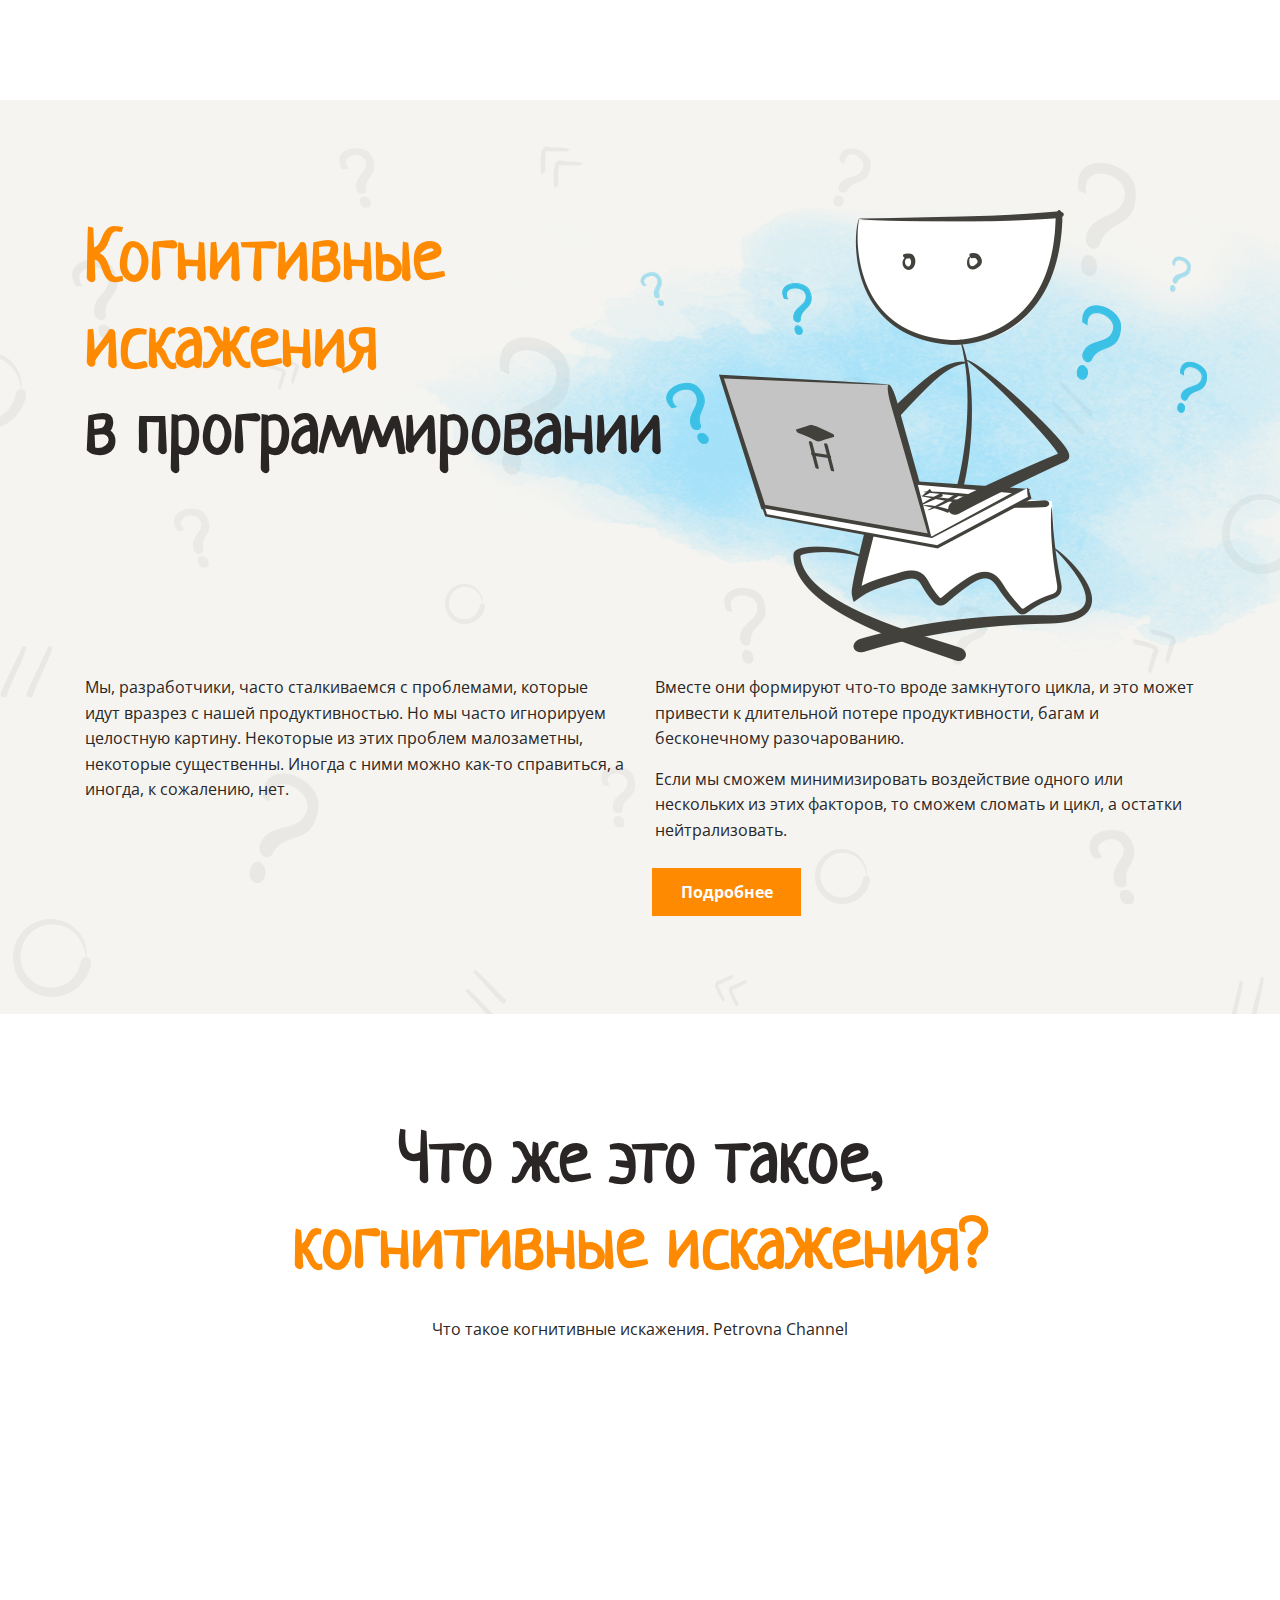
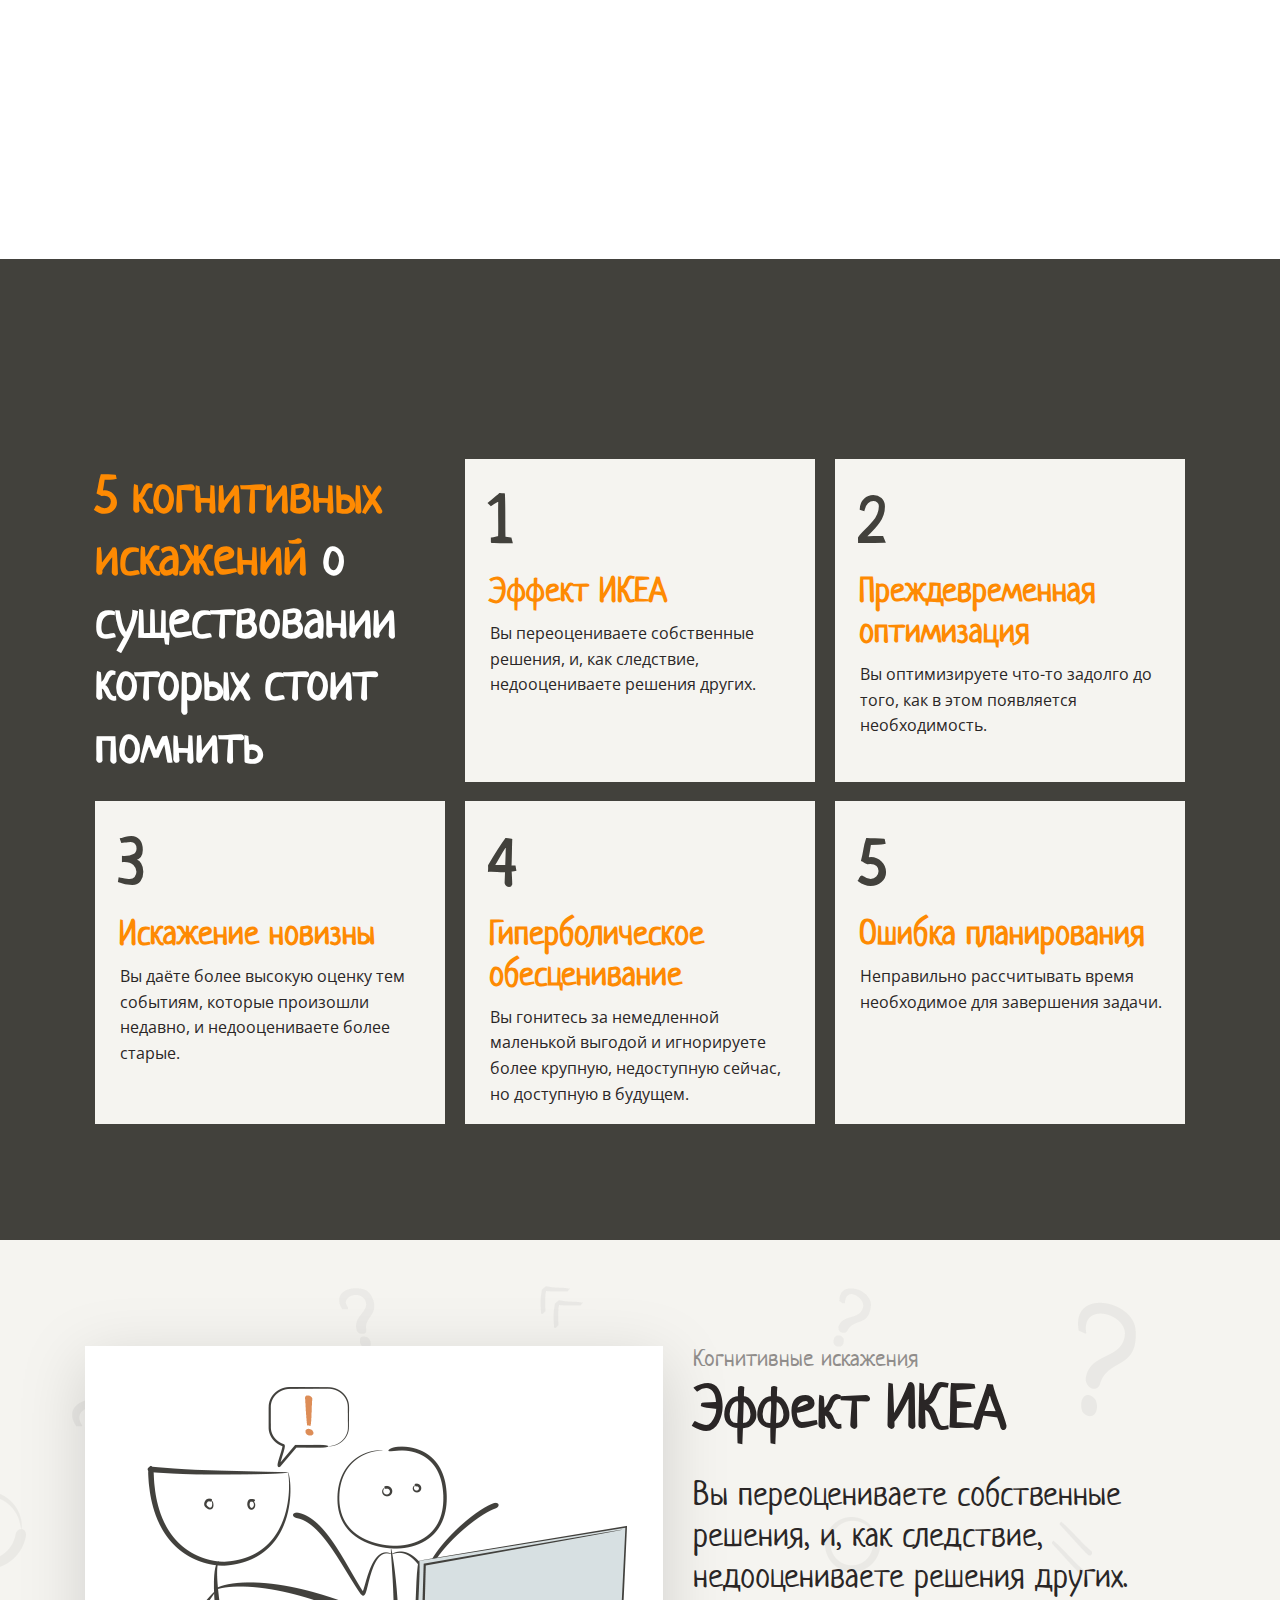
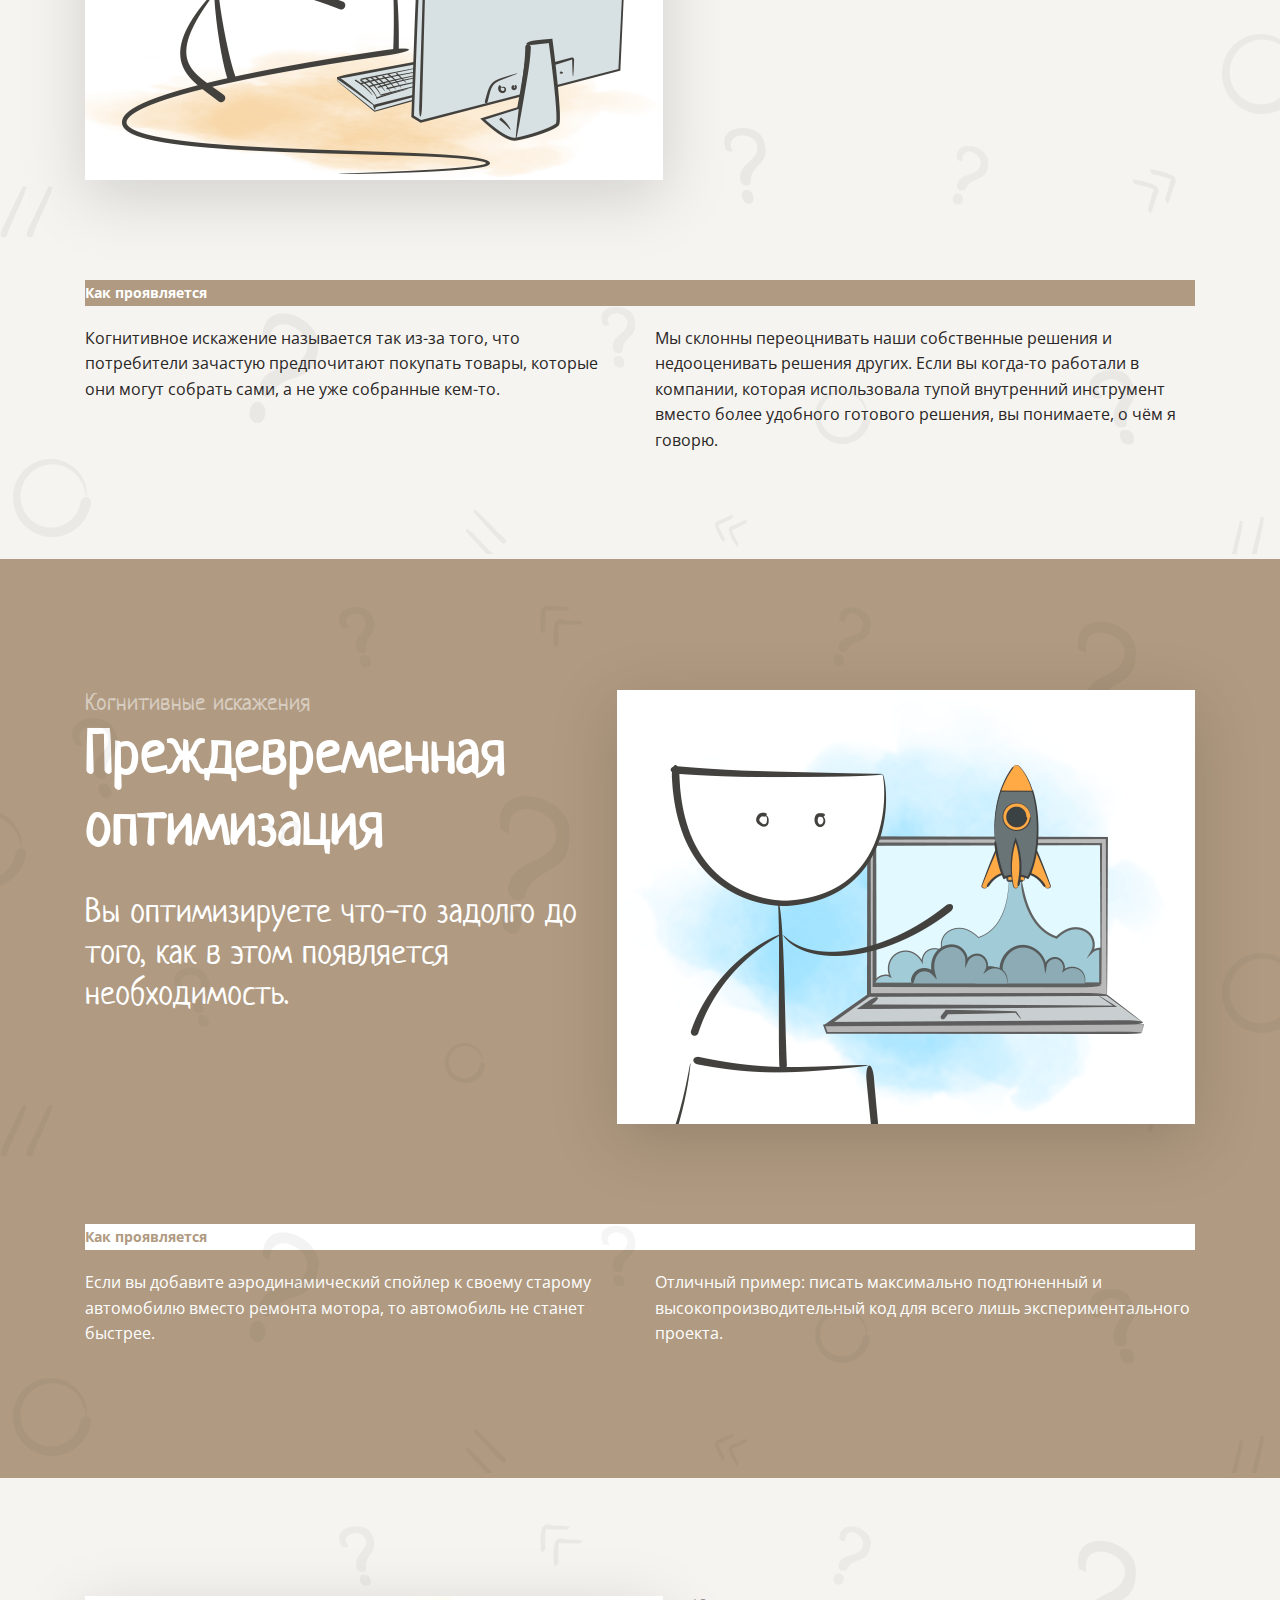
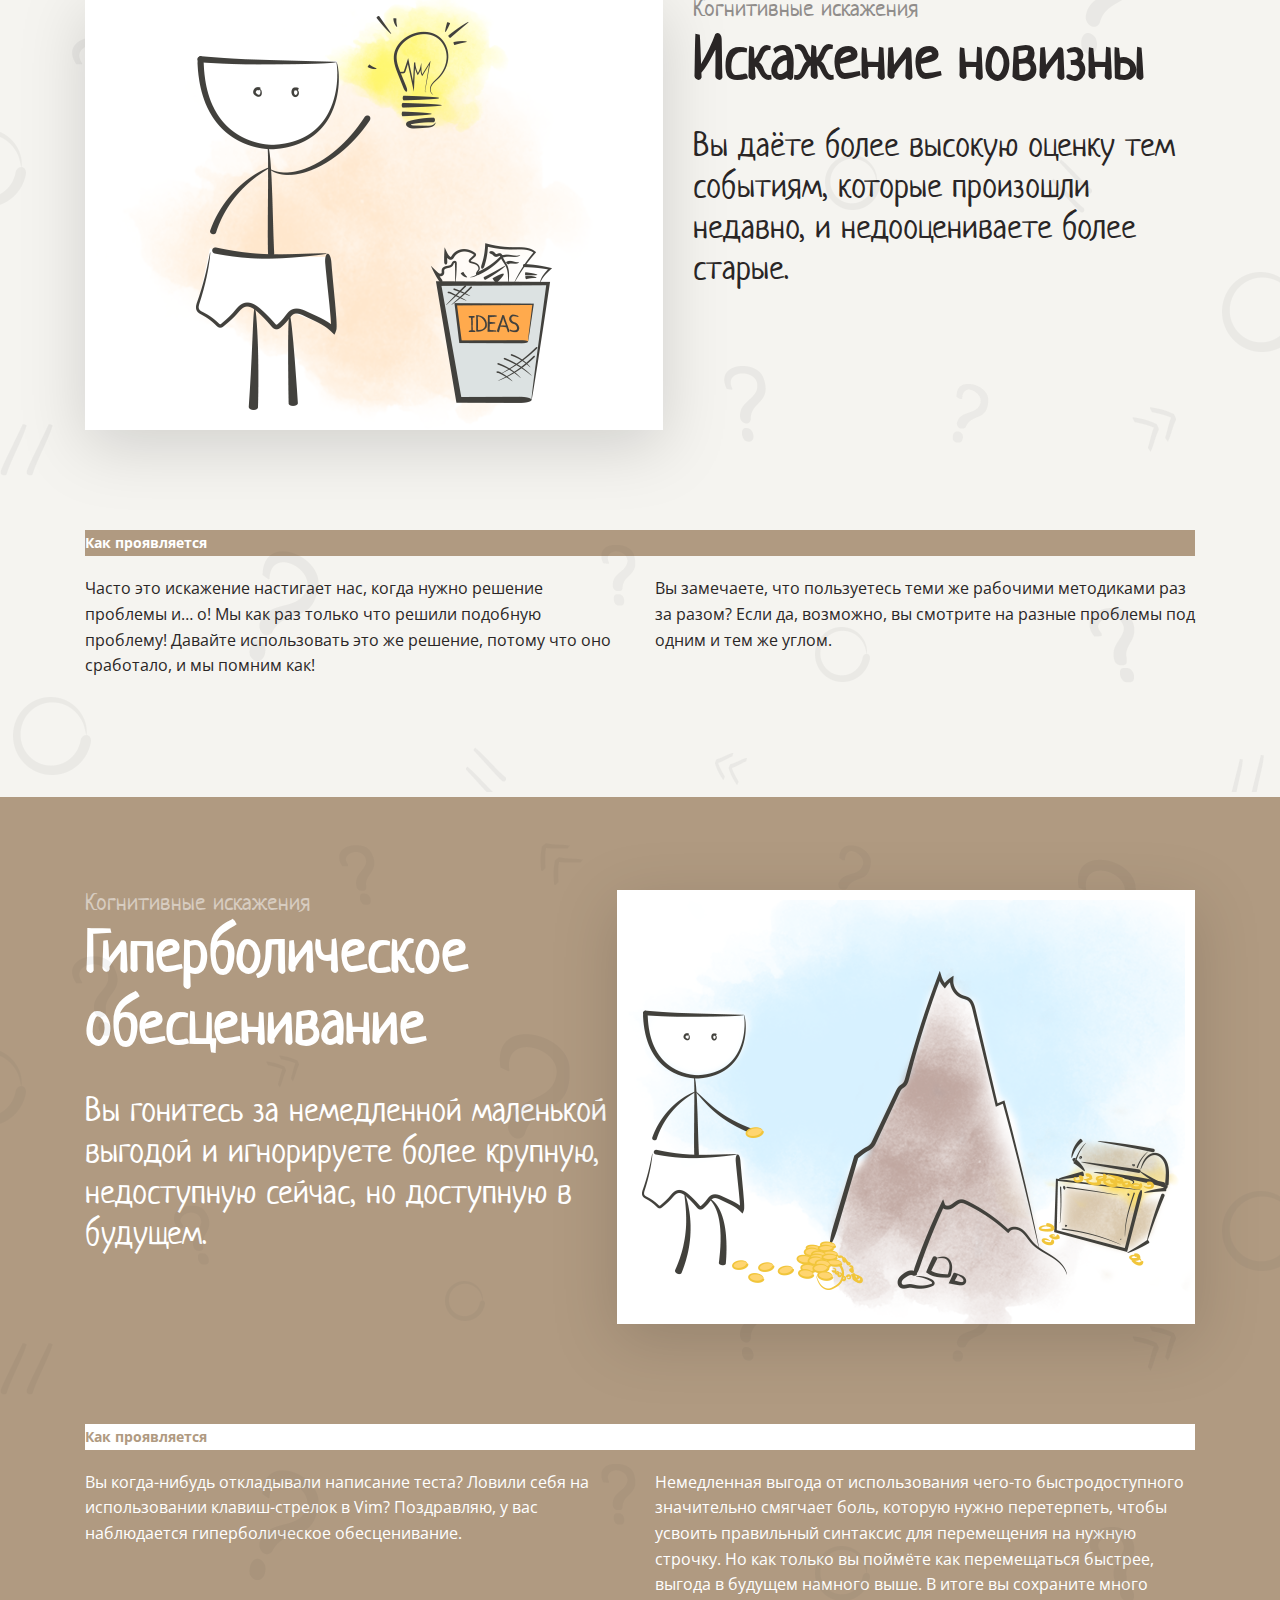
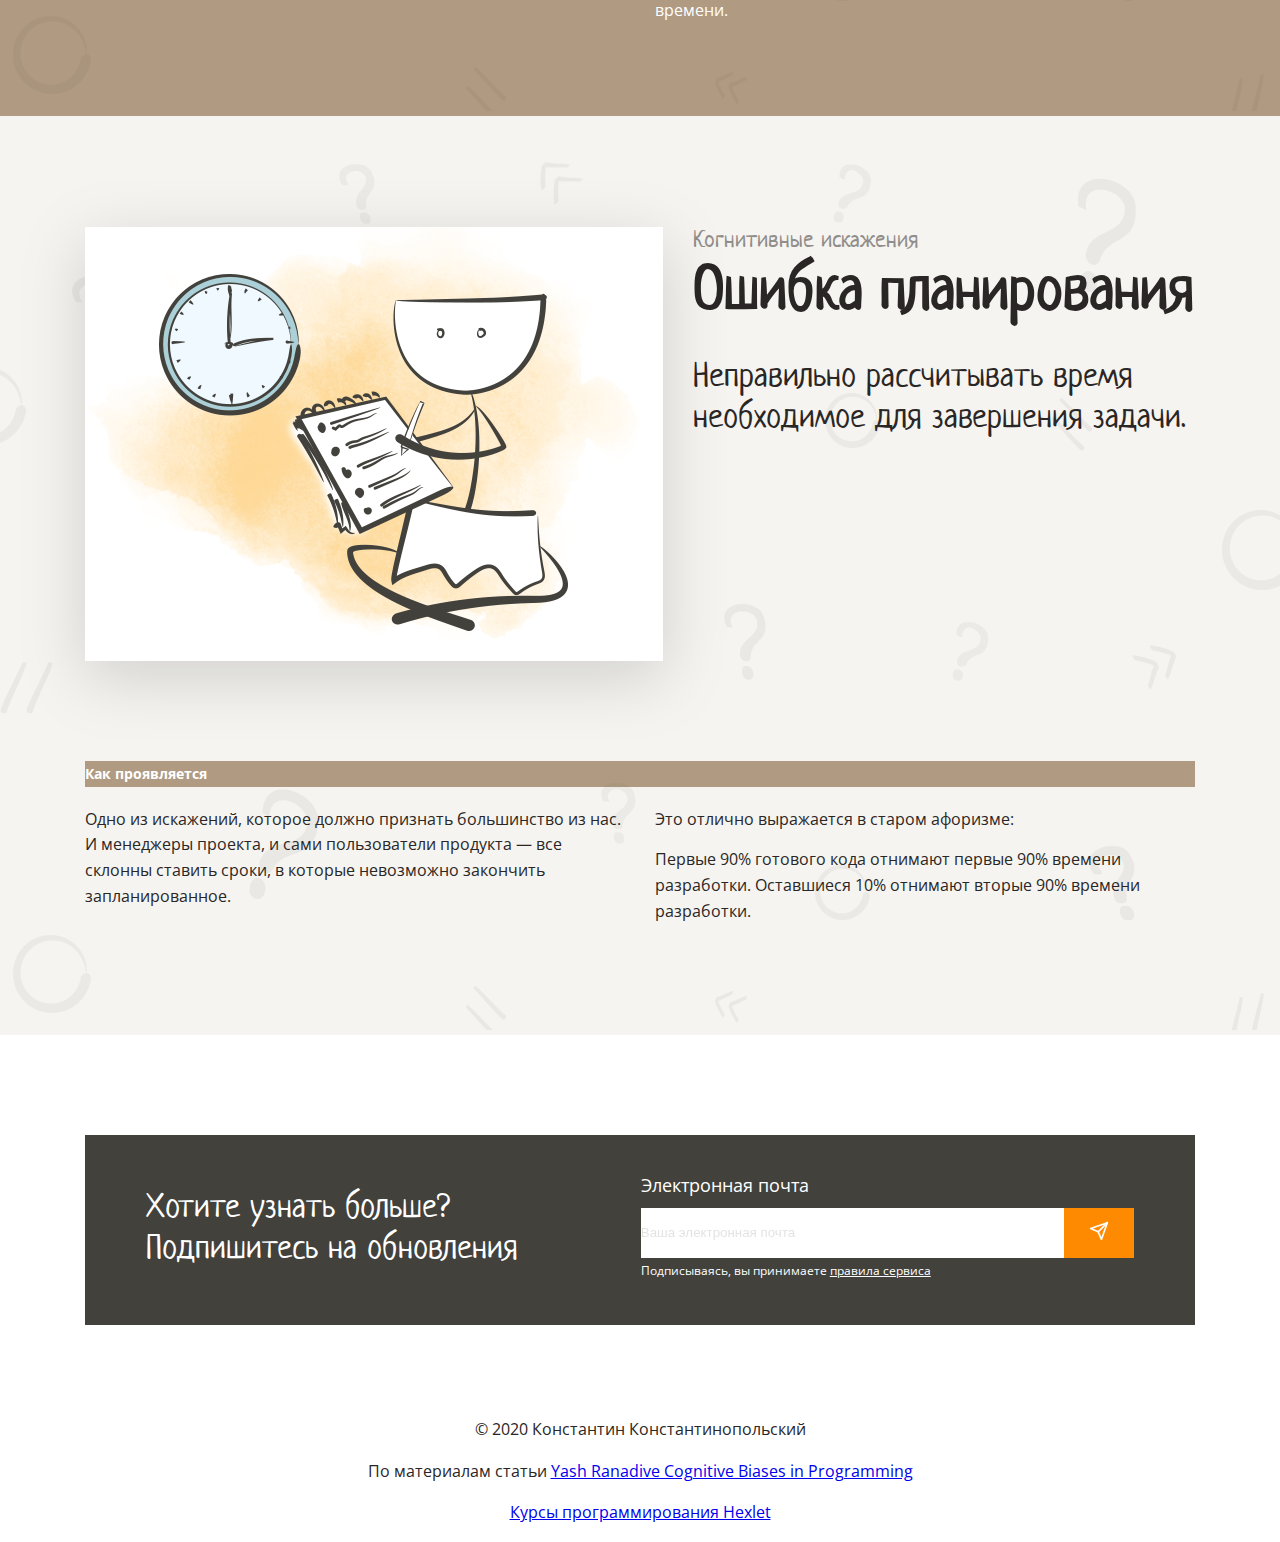
==== src/index.html @ 33ee2bd8 "fix background-img and back body margin" ====
<!DOCTYPE html>
<html lang="en">

<head>
    <meta charset="UTF-8">
    <meta http-equiv="X-UA-Compatible" content="IE=edge">
    <meta name="viewport" content="width=device-width, initial-scale=1.0">
    <link rel="stylesheet" href="style.css">
    <title>Когнитивные искажения sergei_kiss</title>
</head>

<body>
    <header class="light-background flex flex-jc-center w-100percent background-img">
        <div class="header-content-container flex flex-column w-1110px">
            <div class="headANDimg headANDimg-header">
                <h1 class="neucha">
                    <span class="primary cogn-header">Когнитивные искажения</span> <br>в программировании
                </h1>
                <img src="./assets/images/main.png" alt="main logo">
            </div>
            <div class="doubled-text doubled-text-header">
                <p class="text-box-1 open-sans">Мы, разработчики, часто сталкиваемся с проблемами, которые
                    идут вразрез с нашей продуктивностью. Но мы часто
                    игнорируем целостную картину. Некоторые из этих проблем малозаметны, некоторые существенны. Иногда с
                    ними
                    можно как-то справиться, а иногда, к сожалению, нет.
                </p>
                <p class="text-box-2 open-sans">
                    Вместе они формируют что-то вроде замкнутого цикла, и это может привести к длительной потере
                    продуктивности,
                    багам и бесконечному разочарованию.
                    <br>
                    <span class="inline-block-margin-top">
                        Если мы сможем минимизировать воздействие одного или нескольких из этих факторов, то сможем
                        сломать
                        и цикл,
                        а остатки нейтрализовать.
                    </span>
                </p>
            </div>
            <form action="#navigation">
                <button class="more-details primary-background white open-sans">
                    Подробнее
                </button>
            </form>
        </div>
    </header>
    <main class="flex flex-flow-cn p-relative w-100percent">
        <section class="flex flex-jc-center w-100percent">
            <div class="video-section w-1110px">
                <h1 class="neucha ta-center">
                    Что же это такое,
                    <br>
                    <span class="primary">когнитивные искажения?</span>
                </h1>
                <p class="open-sans ta-center">Что такое когнитивные искажения. Petrovna Channel</p>
                <div class="video-container">
                    <iframe class="video" width="919" height="569" src="https://www.youtube.com/embed/jie9AizBqss"
                        frameborder="0" allowfullscreen></iframe>
                </div>
            </div>
        </section>
        <div class="rectangle37 w-100percent"></div>
        <section id="navigation" class="primary-dark-background flex flex-jc-center w-100percent">
            <div class="navigation-section w-1110px">
                <div class="neucha head-nav-item-box">
                    <h1 class="cogn-navigation white"><span class="primary">5 когнитивных искажений</span> о
                        существовании
                        которых стоит помнить</h2>
                </div>
                <a href="#ikea-effect" class="light-background nav-item-box">
                    <h2 class="neucha primary-dark">1</h2>
                    <h3 class="neucha primary">Эффект ИКЕА</h3>
                    <p class="open-sans dark">Вы переоцениваете собственные решения, и, как следствие, недооцениваете
                        решения
                        других.</p>
                </a>
                <a href="#premature-optimization" class="light-background nav-item-box">
                    <h2 class="neucha primary-dark">2</h2>
                    <h3 class="neucha primary">Преждевременная оптимизация</h3>
                    <p class="open-sans dark">Вы оптимизируете что-то задолго до того, как в этом появляется
                        необходимость.
                    </p>
                </a>
                <a href="#distortion-of-novelty" class="light-background nav-item-box">
                    <h2 class="neucha primary-dark">3</h2>
                    <h3 class="neucha primary">Искажение новизны</h3>
                    <p class="open-sans dark">Вы даёте более высокую оценку тем событиям, которые произошли недавно, и
                        недооцениваете более старые.</p>
                </a>
                <a href="#hyperbolic-deprecation" class="light-background nav-item-box">
                    <h2 class="neucha primary-dark">4</h2>
                    <h3 class="neucha primary">Гиперболическое обесценивание</h3>
                    <p class="open-sans dark">Вы гонитесь за немедленной маленькой выгодой и игнорируете более крупную,
                        недоступную сейчас, но доступную в будущем.</p>
                </a>
                <a href="#errors-in-planning" class="light-background nav-item-box">
                    <h2 class="neucha primary-dark">5</h2>
                    <h3 class="neucha primary">Ошибка планирования</h3>
                    <p class="open-sans dark">Неправильно рассчитывать время необходимое для завершения задачи.</p>
                </a>
            </div>
        </section>
        <section id="ikea-effect" class="light-background flex flex-jc-center w-100percent background-img">
            <div class="ikea-effect-section container-content-section flex flex-column flex-jc-center w-1110px">
                <div class="flex">
                    <img src="./assets/images/1.png" alt="ikea-effect-icon" class="shadow-filter">
                    <div class=" flex flex-column distortion-container-info-light">
                        <p class="neucha no-margin cogn-distortion dark50">Когнитивные искажения</p>
                        <h1 class="neucha no-margin distortion-name">Эффект ИКЕА</h1>
                        <p class="neucha no-margin distortion-desc">Вы переоцениваете собственные решения, и, как
                            следствие,
                            недооцениваете решения других.
                        </p>
                    </div>
                </div>
                <div class="flex flex-column">
                    <h5 class="open-sans how-display-block brown-background white">Как проявляется</h5>
                    <div class="doubled-text">
                        <p class="open-sans text-box-1">Когнитивное искажение называется так из-за того, что потребители
                            зачастую предпочитают
                            покупать товары, которые они могут собрать сами, а не уже собранные кем-то.</p>
                        <p class="open-sans text-box-2">Мы склонны переоцнивать наши собственные решения и недооценивать
                            решения других. Если вы
                            когда-то работали в компании, которая использовала тупой внутренний инструмент вместо более
                            удобного готового решения, вы понимаете, о чём я говорю.</p>
                    </div>
                </div>
            </div>
        </section>
        <section id="premature-optimization" class="brown-background flex flex-jc-center w-100percent background-img">
            <div
                class="premature-optimization-section container-content-section flex flex-column flex-jc-center w-1110px">
                <div class="flex">
                    <img src="./assets/images/2.png" alt="premature-optimization-icon" class="shadow-filter order-last">
                    <div class=" flex flex-column distortion-container-info-brown">
                        <p class="neucha no-margin cogn-distortion white50">Когнитивные искажения</p>
                        <h1 class="neucha no-margin distortion-name white">Преждевременная оптимизация</h1>
                        <p class="neucha no-margin distortion-desc white">Вы оптимизируете что-то задолго до того, как в
                            этом
                            появляется необходимость.</p>
                    </div>
                </div>
                <div class="flex flex-column">
                    <h5 class="open-sans how-display-block white-background brown">Как проявляется</h5>
                    <div class="doubled-text">
                        <p class="open-sans text-box-1 white">Если вы добавите аэродинамический спойлер к своему старому
                            автомобилю вместо ремонта мотора, то автомобиль не станет быстрее.</p>
                        <p class="open-sans text-box-2 white">Отличный пример: писать максимально подтюненный и
                            высокопроизводительный код для всего лишь экспериментального проекта.</p>
                    </div>
                </div>
            </div>
        </section>
        <section id="distortion-of-novelty" class="light-background flex flex-jc-center w-100percent background-img">
            <div
                class="distortion-of-novelty-section container-content-section flex flex-column flex-jc-center w-1110px">
                <div class="flex">
                    <img src="./assets/images/3.png" alt="distortion-of-novelty-icon" class="shadow-filter">
                    <div class=" flex flex-column distortion-container-info-light">
                        <p class="neucha no-margin cogn-distortion dark50">Когнитивные искажения</p>
                        <h1 class="neucha no-margin distortion-name">Искажение новизны</h1>
                        <p class="neucha no-margin distortion-desc">Вы даёте более высокую оценку тем событиям, которые
                            произошли недавно, и недооцениваете более старые.
                        </p>
                    </div>
                </div>
                <div class="flex flex-column">
                    <h5 class="open-sans how-display-block brown-background white">Как проявляется</h5>
                    <div class="doubled-text">
                        <p class="open-sans text-box-1">Часто это искажение настигает нас, когда нужно решение проблемы
                            и…
                            о! Мы как раз только что решили подобную проблему! Давайте использовать это же решение,
                            потому
                            что оно сработало, и мы помним как!</p>
                        <p class="open-sans text-box-2">Вы замечаете, что пользуетесь теми же рабочими методиками раз за
                            разом? Если да, возможно, вы смотрите на разные проблемы под одним и тем же углом.</p>
                    </div>
                </div>
            </div>
        </section>
        <section id="hyperbolic-deprecation" class="brown-background flex flex-jc-center w-100percent background-img">
            <div
                class="hyperbolic-deprecation-section container-content-section flex flex-column flex-jc-center w-1110px">
                <div class="flex">
                    <img src="./assets/images/4.png" alt="hyperbolic-deprecation-icon" class="shadow-filter order-last">
                    <div class=" flex flex-column distortion-container-info-brown">
                        <p class="neucha no-margin cogn-distortion white50">Когнитивные искажения</p>
                        <h1 class="neucha no-margin distortion-name white">Гиперболическое обесценивание</h1>
                        <p class="neucha no-margin distortion-desc white">Вы гонитесь за немедленной маленькой выгодой и
                            игнорируете более крупную, недоступную сейчас, но доступную в будущем.</p>
                    </div>
                </div>
                <div class="flex flex-column">
                    <h5 class="open-sans how-display-block white-background brown">Как проявляется</h5>
                    <div class="doubled-text">
                        <p class="open-sans text-box-1 white">Вы когда-нибудь откладывали написание теста? Ловили себя
                            на
                            использовании клавиш-стрелок в Vim? Поздравляю, у вас наблюдается гиперболическое
                            обесценивание.
                        </p>
                        <p class="open-sans text-box-2 white">Немедленная выгода от использования чего-то
                            быстродоступного
                            значительно смягчает боль, которую нужно перетерпеть, чтобы усвоить правильный синтаксис для
                            перемещения на нужную строчку. Но как только вы поймёте как перемещаться быстрее, выгода в
                            будущем намного выше. В итоге вы сохраните много времени.</p>
                    </div>
                </div>
            </div>
        </section>
        <section id="errors-in-planning" class="light-background flex flex-jc-center w-100percent background-img">
            <div class="errors-in-planning-section container-content-section flex flex-column flex-jc-center w-1110px">
                <div class="flex">
                    <img src="./assets/images/5.png" alt="errors-in-planning-icon" class="shadow-filter">
                    <div class=" flex flex-column distortion-container-info-light">
                        <p class="neucha no-margin cogn-distortion dark50">Когнитивные искажения</p>
                        <h1 class="neucha no-margin distortion-name">Ошибка планирования</h1>
                        <p class="neucha no-margin distortion-desc">Неправильно рассчитывать время необходимое для
                            завершения задачи.
                        </p>
                    </div>
                </div>
                <div class="flex flex-column">
                    <h5 class="open-sans how-display-block brown-background white">Как проявляется</h5>
                    <div class="doubled-text">
                        <p class="open-sans text-box-1">Одно из искажений, которое должно признать большинство из нас. И
                            менеджеры проекта, и сами пользователи продукта — все склонны ставить сроки, в которые
                            невозможно закончить запланированное.</p>
                        <p class="open-sans text-box-2">Это отлично выражается в старом афоризме:
                            <span class="inline-block-margin-top">
                                Первые 90% готового кода отнимают первые 90% времени разработки. Оставшиеся 10% отнимают
                                вторые
                                90% времени разработки.
                            </span></p>
                    </div>
                </div>
            </div>
        </section>
    </main>
    <footer class="flex flex-jc-center w-100percent">
        <div class="flex flex-column flex-jc-center w-1110px">
            <div class="input-container primary-dark-background flex flex-jc-sa w-1110px white">
                <h3 class="neucha">Хотите узнать больше?<br>Подпишитесь на обновления</h3>
                <fieldset class="flex flex-column">
                    <h4 class="open-sans">Электронная почта</h4>
                    <label class="flex flex-js-center"><input type="email" placeholder="Ваша электронная почта"
                            class=""><button class="send-icon-container"></button></label>
                    <p class="open-sans">Подписываясь, вы принимаете <a href="#" class="a-service-rules">правила
                            сервиса</a>
                    </p>
                </fieldset>
            </div>
            <div class="footer-useful-text">
                <p class="open-sans ta-center">&copy; 2020 Константин Константинопольский</p>
                <p class="open-sans ta-center">По материалам статьи <a
                        href="https://medium.com/hackernoon/cognitive-biases-in-programming-5e937707c27b" class="">Yash
                        Ranadive
                        Cognitive Biases in Programming</a></p>
                <p class="ta-center"><a href="https://ru.hexlet.io/" class="open-sans">Курсы программирования Hexlet</a>
                </p>
            </div>
        </div>
    </footer>
</body>

</html>
---- src/style.css ----
/* 1)Basic styles*/

/* 1.1)fonts */

@font-face {
    font-weight: normal;
    font-family: 'Open Sans';
    src: url(./assets/fonts/Open\ Sans/static/OpenSans/OpenSans-Regular.ttf);
}

@font-face {
    font-weight: bold;
    font-family: 'Open Sans';
    src: url(./assets/fonts/Open\ Sans/static/OpenSans/OpenSans-Bold.ttf);
}

@font-face {
    font-family: Neucha;
    src: url(./assets/fonts/Neucha/Neucha-Regular.ttf);
}

body {
    font-size: 16px;
    line-height: 1.6em;
    color: #2a2626;
}

.neucha {
    font-family: Neucha, cursive;
}

.open-sans {
    font-family: 'Open Sans', sans-serif;
}

/* 1.2) colors */

/* 1.2.1) font-colors */
.primary {
    color: #fe8a02;
}

.white {
    color: #ffffff;
}

.dark {
    color: #2a2626;
}

.primary-dark {
    color: #42413c;
}

.dark50 {
    color: #908d8b;
}

.brown {
    color: #b09a81;
}

.white50 {
    color: #d7ccc0;
}

/* 1.2.2) background-colors */

.light-background {
    background-color: #f5f4f0;
}

.primary-background {
    background-color: #fe8a02;
}

.primary-dark-background {
    background-color: #42413c;
}

.brown-background {
    background-color: #b09a81;
}

.white-background {
    background-color: #ffffff;
}

/* 1.3) headings */

h1 {
    line-height: 1.2em;
    font-size: 72px;
}

h2 {
    line-height: 1.2em;
    font-size: 60px;
}

h3 {
    line-height: 1.2em;
    font-size: 34px;
}

/* 1.4) sections */

body {
    display: flex;
    flex-flow: column nowrap;
    justify-content: center;
    align-items: center;

    margin: 100px auto;

    overflow-x: hidden;
}

header {
    height: 914px;
}

footer {
    position: relative;
    top: 100px;
}

/* 2) Common styles */

/* 2.1) position */

.p-relative {
    position: relative;
}

.p-absolute {
    position: absolute;
}

/* 2.2) flexbox */

.flex {
    display: flex;
}

.flex-flow-rw {
    flex-flow: row wrap;
}

.flex-flow-cn {
    flex-flow: column nowrap;
}

.flex-column {
    flex-direction: column;
}

.flex-jc-center {
    justify-content: center;
}

.flex-jc-sa {
    justify-content: space-around;
}

.flex-jc-fs {
    justify-content: flex-start;
}

.flex-ac-center {
    align-content: center;
}

.flex-ac-fe {
    align-content: flex-end;
}

/* 2.3) box-model */

/* 2.3.1) width */

.w-1110px {
    width: 1110px;
}

.w-100percent {
    width: 100%;
}

/* 2.3.2) margin */

.no-margin {
    margin: 0;
}

.inline-block-margin-top {
    display: inline-block;
    margin-top: 15px;
}

/* 2.$) other */

.doubled-text {
    display: flex;
    flex-flow: row nowrap;
}

.text-box-1 {
    width: 540px;
    margin: 0 15px 0 0;
}

.text-box-2 {
    width: 540px;
    margin: 0 0 0 15px;
}

.headANDimg {
    position: relative;

    display: flex;
}

.ta-center {
    text-align: center;
}

.background-img::before {
    display: block;
    width: 1440px;
    height: 914px;

    position: absolute;

    content: "";
    background-image: url("./assets/images/background.png");
    background-repeat: no-repeat;
    background-size: cover;
    opacity: 6%;
}

.shadow-filter {
    filter: drop-shadow(0 16px 32px rgba(0, 0, 0, 0.15));
}

/* 3) Header styles */

/* 3.1) container */

.header-content-container {
    position: relative;
    top: 7%;
}

/* 3.2) headAndimg */

.headANDimg-header {
    width: 800px;
}

.headANDimg-header>h1 {
    z-index: 1;
}

.cogn-header {
    display: inline-block;
    width: 376px;
}

img[alt="main logo"] {
    position: absolute;
    top: -20px;
    left: 300px;
    z-index: 0;
}

/* 3.3) text */

.doubled-text-header {
    margin-top: 14%;
}

/* 3.4) button */

.more-details {
    position: relative;
    left: 50%;

    margin: 24px 12px;
    padding: 0;
    border: none;

    width: 149px;
    height: 48px;

    font-weight: bold;
    font-size: 16px;

    cursor: pointer;
}

.more-details:hover {
    background-color: #ea7600;
}

/* 4) Video section */

.video-section {
    position: relative;

    display: flex;
    flex-flow: column nowrap;
    justify-content: center;
}

.video-section>h1 {
    margin: 100px 0 0 0;
}

.video-section>p {
    margin: 30px auto;
}

.video-container {
    position: relative;
    left: 100px;
}

.video {
    filter: drop-shadow(0 16px 32px rgba(0, 0, 0, 0.15));
}

.rectangle37 {
    position: absolute;
    top: 845px;
    z-index: -1;

    display: block;
    height: 100px;

    background-color: #42413c;
}

/* 5) Navigation section */

.navigation-section {
    position: relative;
    top: -3px;

    display: flex;
    flex-flow: row wrap;
    justify-content: center;
    align-content: center;

    width: 1110px;
    height: 891px;
}

.head-nav-item-box {
    display: flex;
    flex-flow: column nowrap;
    justify-content: space-evenly;
    margin: 0.9%;

    width: 350px;
    height: 323px;
}

.nav-item-box {
    display: flex;
    flex-flow: column nowrap;

    margin: 0.9%;

    width: 350px;
    height: 323px;

    text-decoration: none;
}

.nav-item-box:hover {
    background-color: #fe8a02;
}

.cogn-navigation {
    font-size: 52px;
    margin: 0;
}

.nav-item-box>h2 {
    position: relative;
    top: 24px;
    left: 24px;

    font-size: 64px;

    margin: 0;
}

.nav-item-box>h3 {
    position: relative;
    top: 35px;
    left: 24px;

    margin: 0;
}

.nav-item-box>p {
    position: relative;
    top: 45px;
    left: 25px;

    margin: 0;

    width: 302px;
}

.nav-item-box:hover>h2 {
    color: #ffffff;
}

.nav-item-box:hover>h3 {
    color: #ffffff;
}

.nav-item-box:hover>p {
    color: #ffffff;
}

/* 6) Content section */

/* 6.1) common styles*/

.container-content-section {
    padding: 100px auto;
    width: 1110px;
    height: 919px;
}

.cogn-distortion {
    font-size: 24px;
}

.distortion-name {
    font-size: 60px;
}

.distortion-desc {
    font-size: 34px;
    line-height: 41px;
    margin-top: 30px;
}

.how-display-block {
    font-size: 14px;
    height: 26px;
    margin: 100px 0 20px 0;
}

/* 6.2) styles of the light section */

.distortion-container-info-light {
    margin-left: 30px;
}

/* 6.3) styles of the brown section */

.order-last {
    order: 1;
}

/* 7) Footer */

/* 7.1) fieldset */

.input-container {
    height: 190px;
}

.input-container>h3 {
    position: relative;
    top: 27%;

    margin: 0;
    height: 80px;

    font-weight: normal;
}

fieldset {
    position: relative;
    top: 20%;

    border: none;
    padding: 0;
    margin: 0;
    height: 120px;
}

fieldset>h4 {
    padding: 0;
    margin-top: 0;
    margin-bottom: 9px;

    font-size: 18px;
    font-weight: normal;
}

fieldset>p {
    font-size: 12px;
    margin: 0;
}

input[type="email"] {
    width: 423px;
    height: 50px;
    padding: 0;
    border: none;
}

::-webkit-input-placeholder {
    opacity: 20%;
    color: #757575;
}

::-moz-placeholder {
    opacity: 20%;
    color: #757575;
}

/* Firefox 19+ */
:-moz-placeholder {
    opacity: 20%;
    color: #757575;
}

/* Firefox 18- */
:-ms-input-placeholder {
    opacity: 20%;
    color: #757575;
}

.send-icon-container {
    display: inline-block;
    width: 70px;
    height: 50px;
    border: none;

    background-color: #fe8a02;

    cursor: pointer;

    content: "";
}

.send-icon-container:hover {
    background-color: #ea7600;
}

.send-icon-container::before {
    display: inline-block;
    width: 20px;
    height: 20px;

    background-image: url(./assets/images/send.svg);
    background-repeat: no-repeat;
    background-size: cover;

    content: "";
}

.a-service-rules {
    color: #ffffff;
}

.footer-useful-text {
    position: relative;
    top: 76px;
}
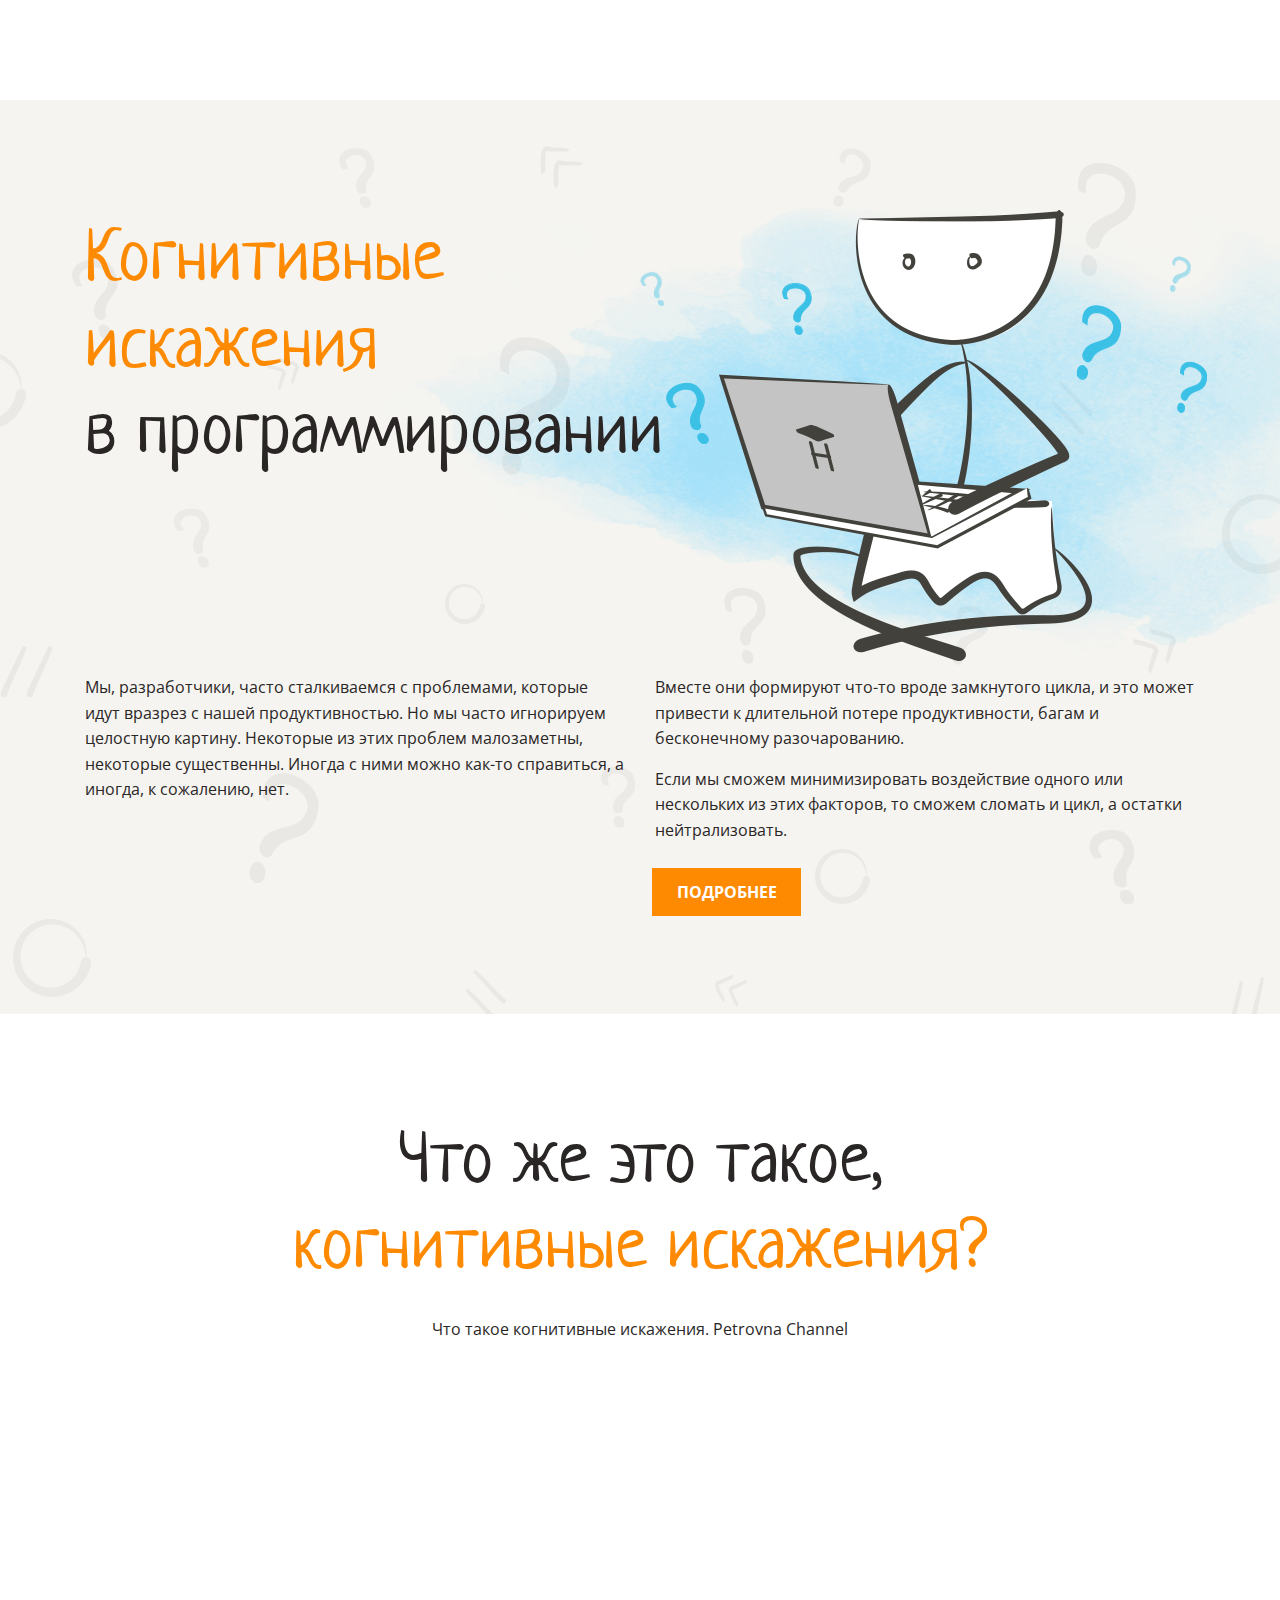
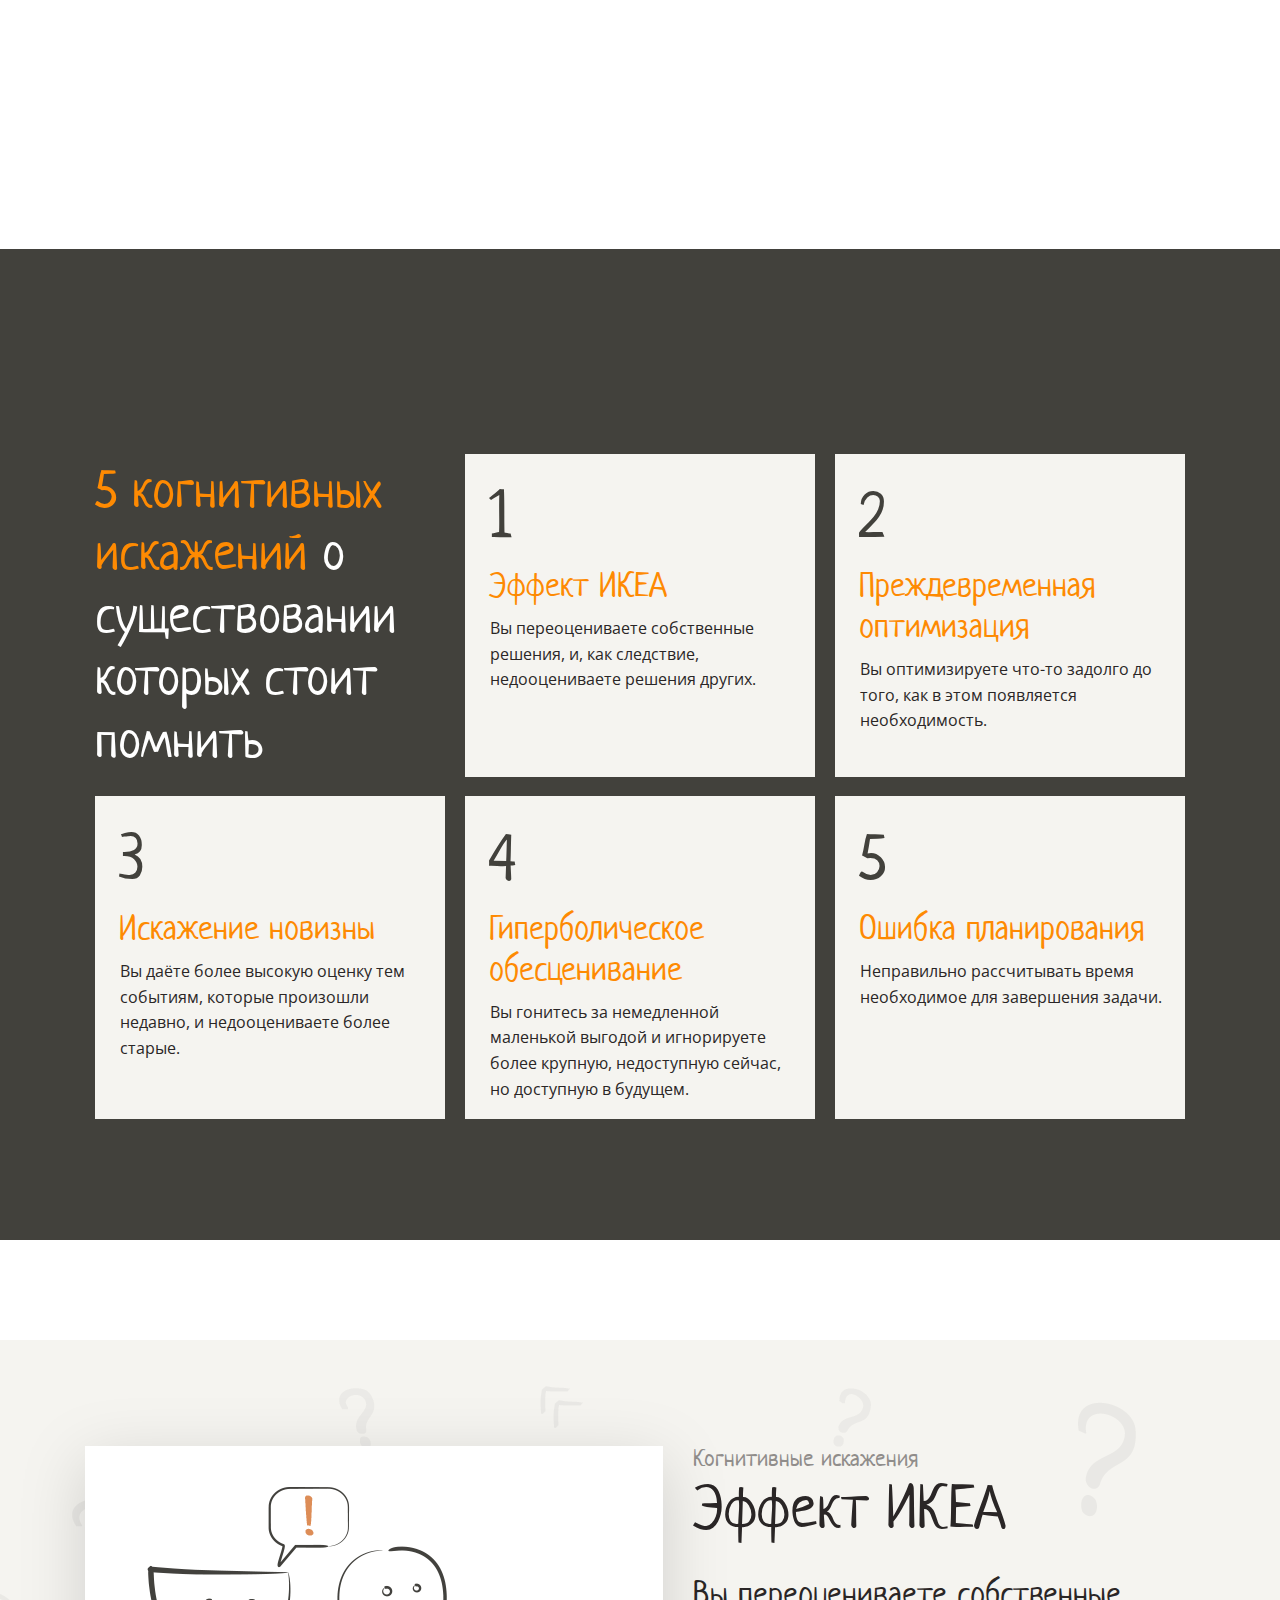
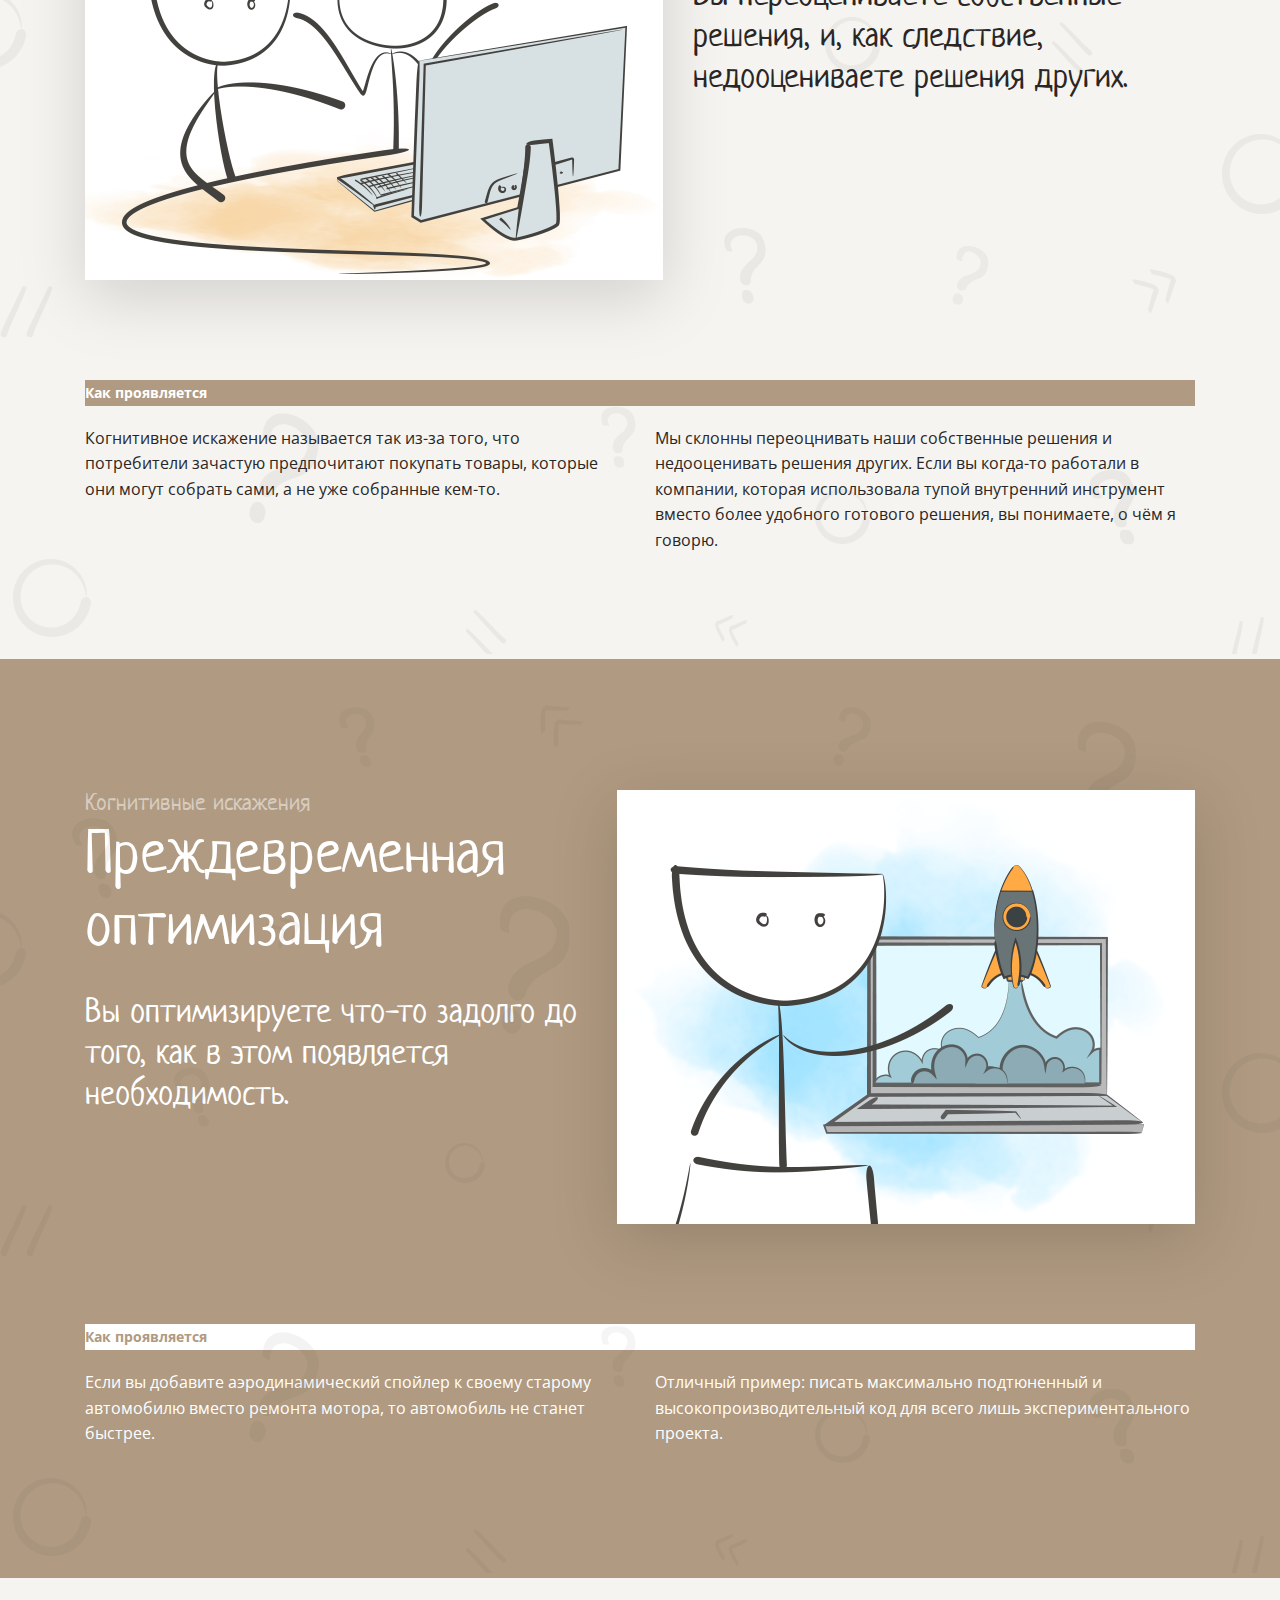
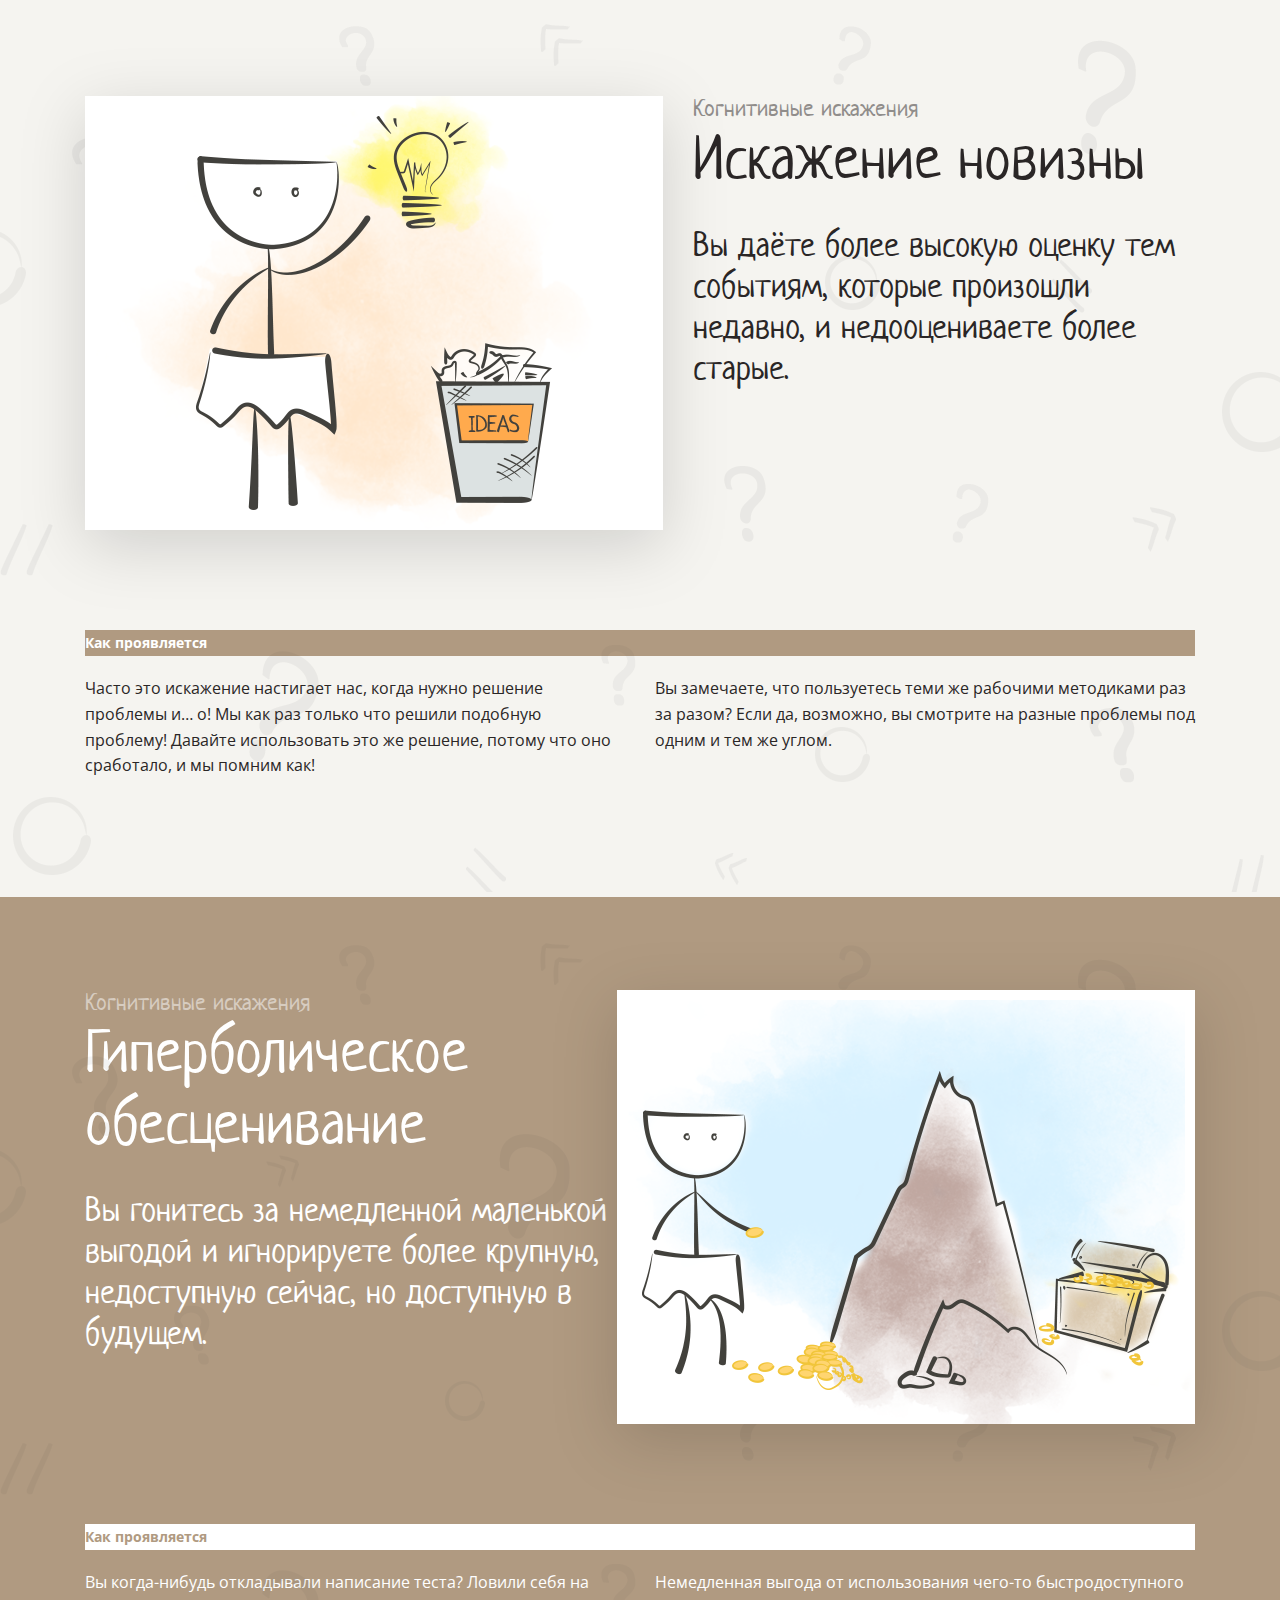
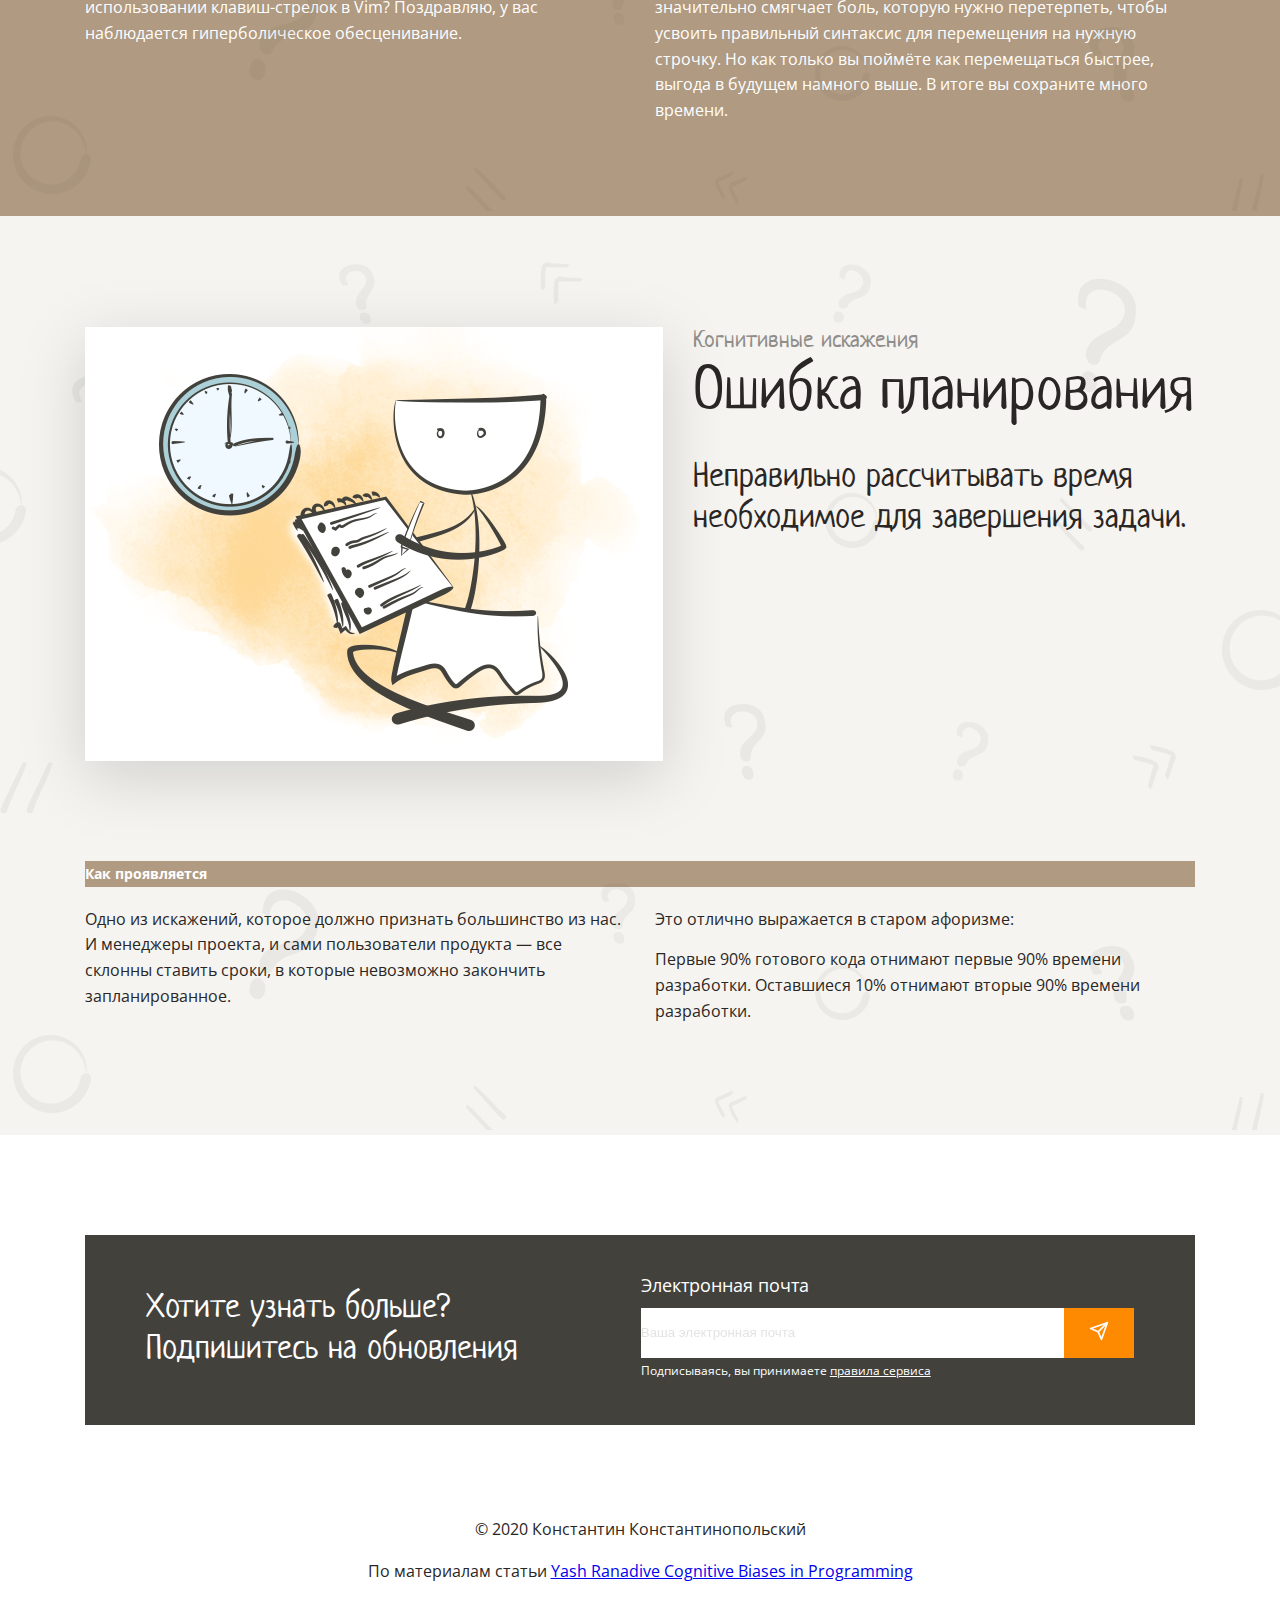
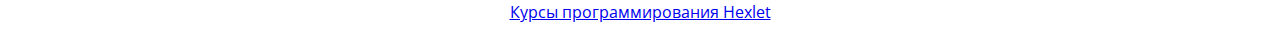
==== commit 48fce013: "fix header, video and navigation sections" ====
--- a/src/index.html
+++ b/src/index.html
@@ -40,7 +40,7 @@
             </div>
             <form action="#navigation">
                 <button class="more-details primary-background white open-sans">
-                    Подробнее
+                    ПОДРОБНЕЕ
                 </button>
             </form>
         </div>
--- a/src/style.css
+++ b/src/style.css
@@ -91,16 +91,19 @@
 h1 {
     line-height: 1.2em;
     font-size: 72px;
+    font-weight: normal;
 }
 
 h2 {
     line-height: 1.2em;
     font-size: 60px;
+    font-weight: normal;
 }
 
 h3 {
     line-height: 1.2em;
     font-size: 34px;
+    font-weight: normal;
 }
 
 /* 1.4) sections */
@@ -327,6 +330,9 @@
 }
 
 .video {
+    position: relative;
+    z-index: 1;
+
     filter: drop-shadow(0 16px 32px rgba(0, 0, 0, 0.15));
 }
 
@@ -343,9 +349,15 @@
 
 /* 5) Navigation section */
 
+#navigation {
+    position: relative;
+    bottom: 100px;
+    height: 991px;
+}
+
 .navigation-section {
     position: relative;
-    top: -3px;
+    top: 92px;
 
     display: flex;
     flex-flow: row wrap;
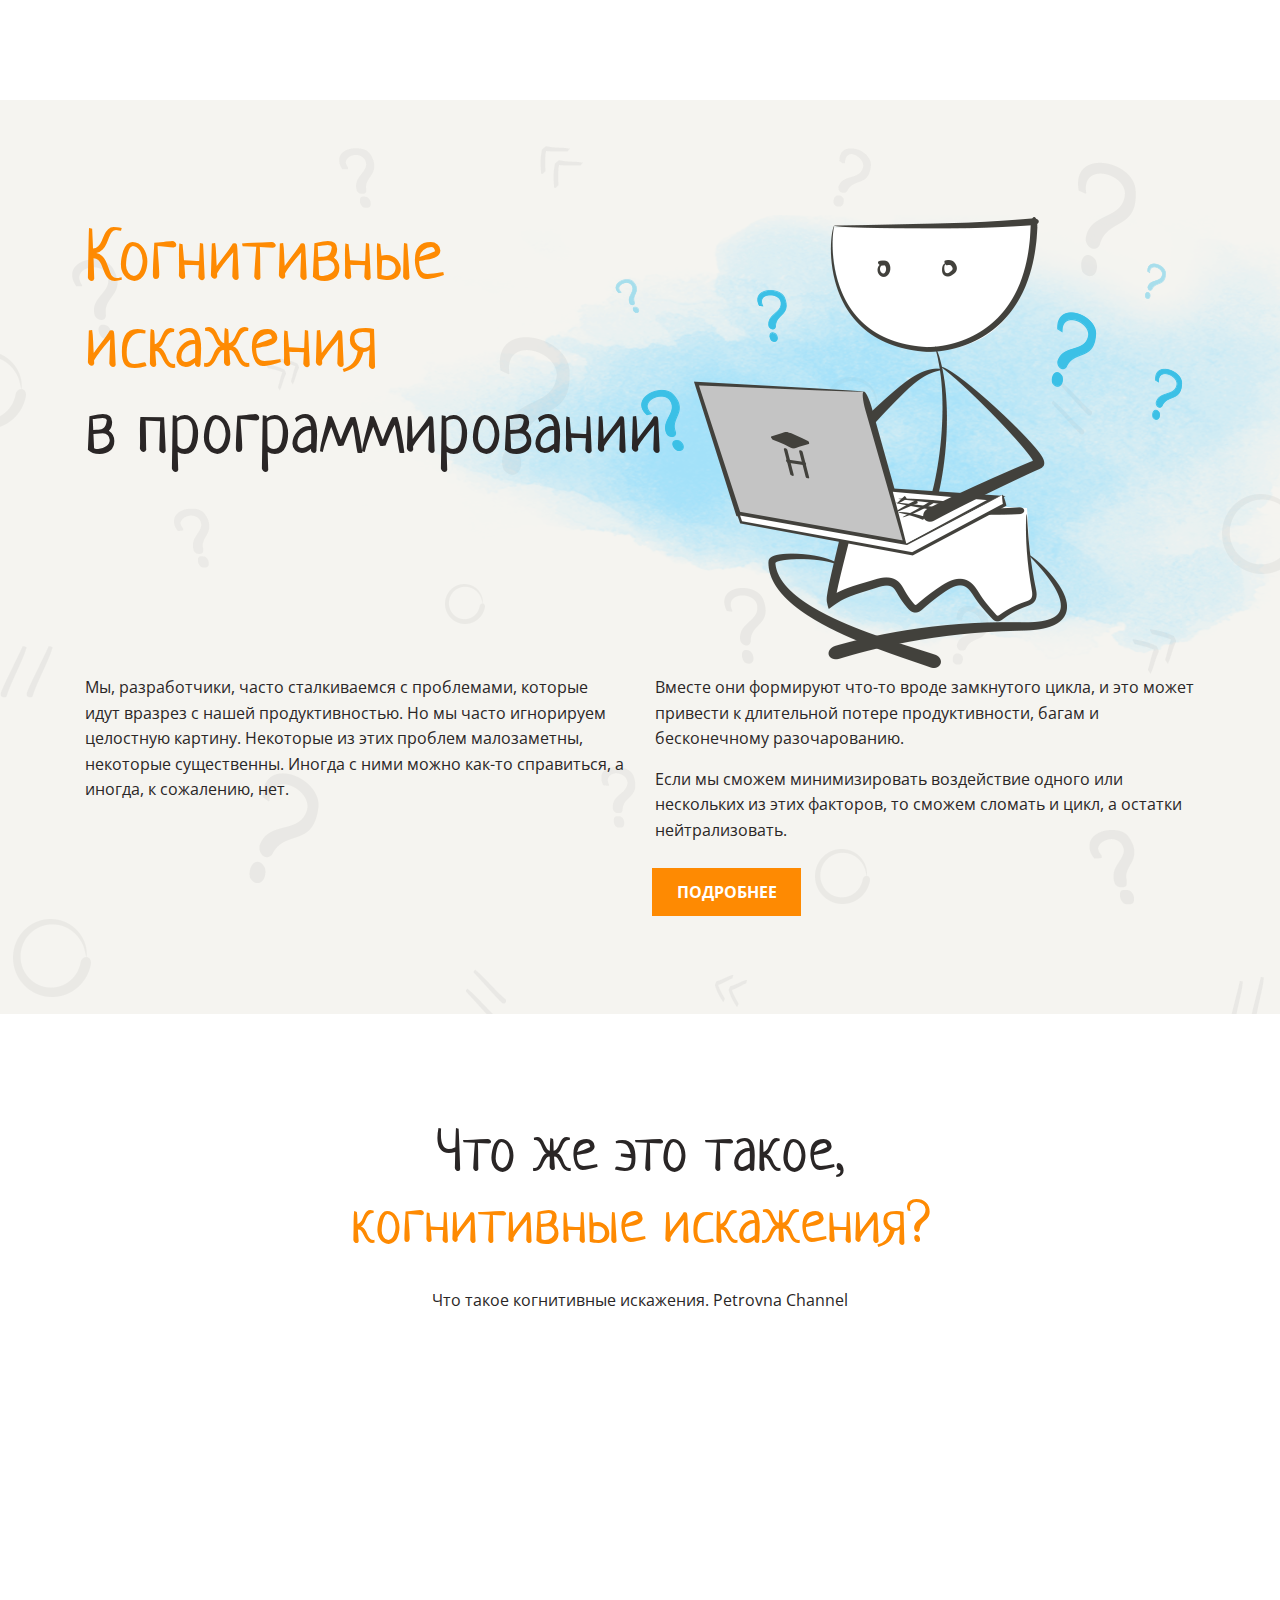
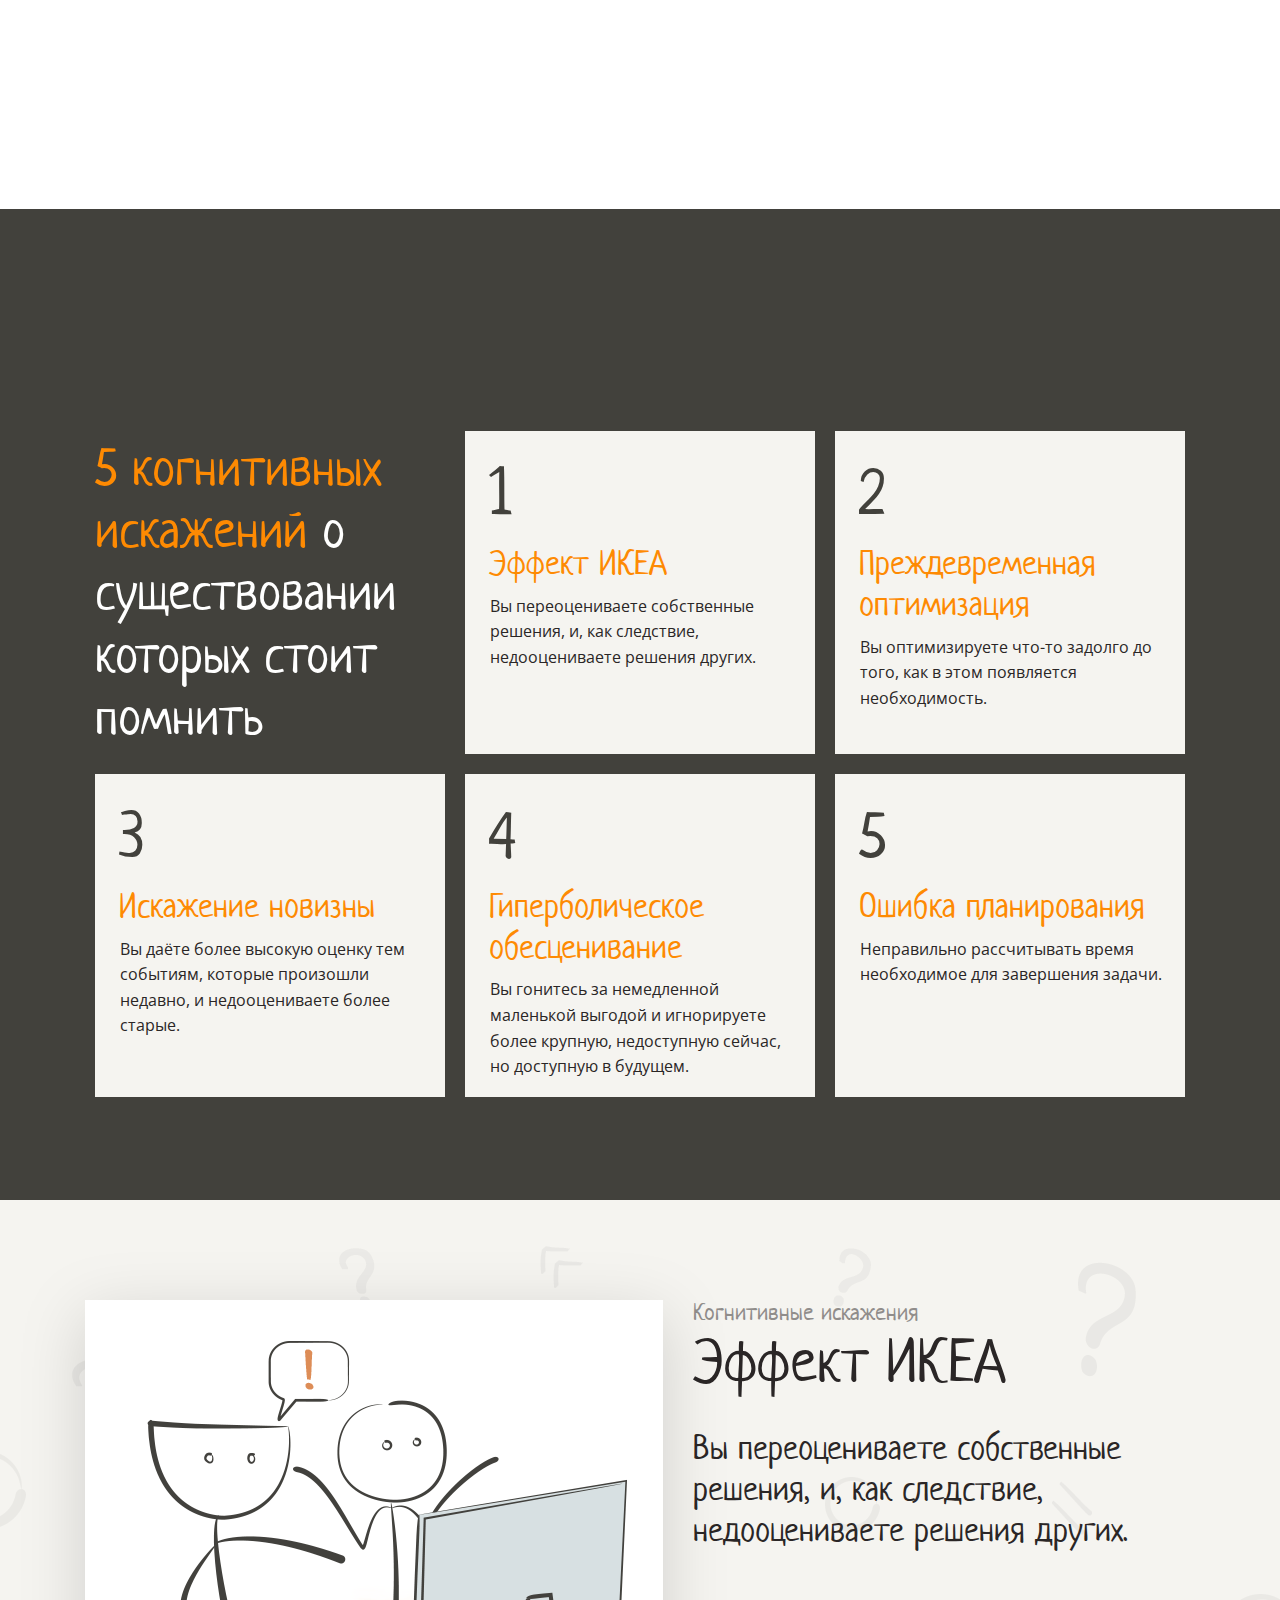
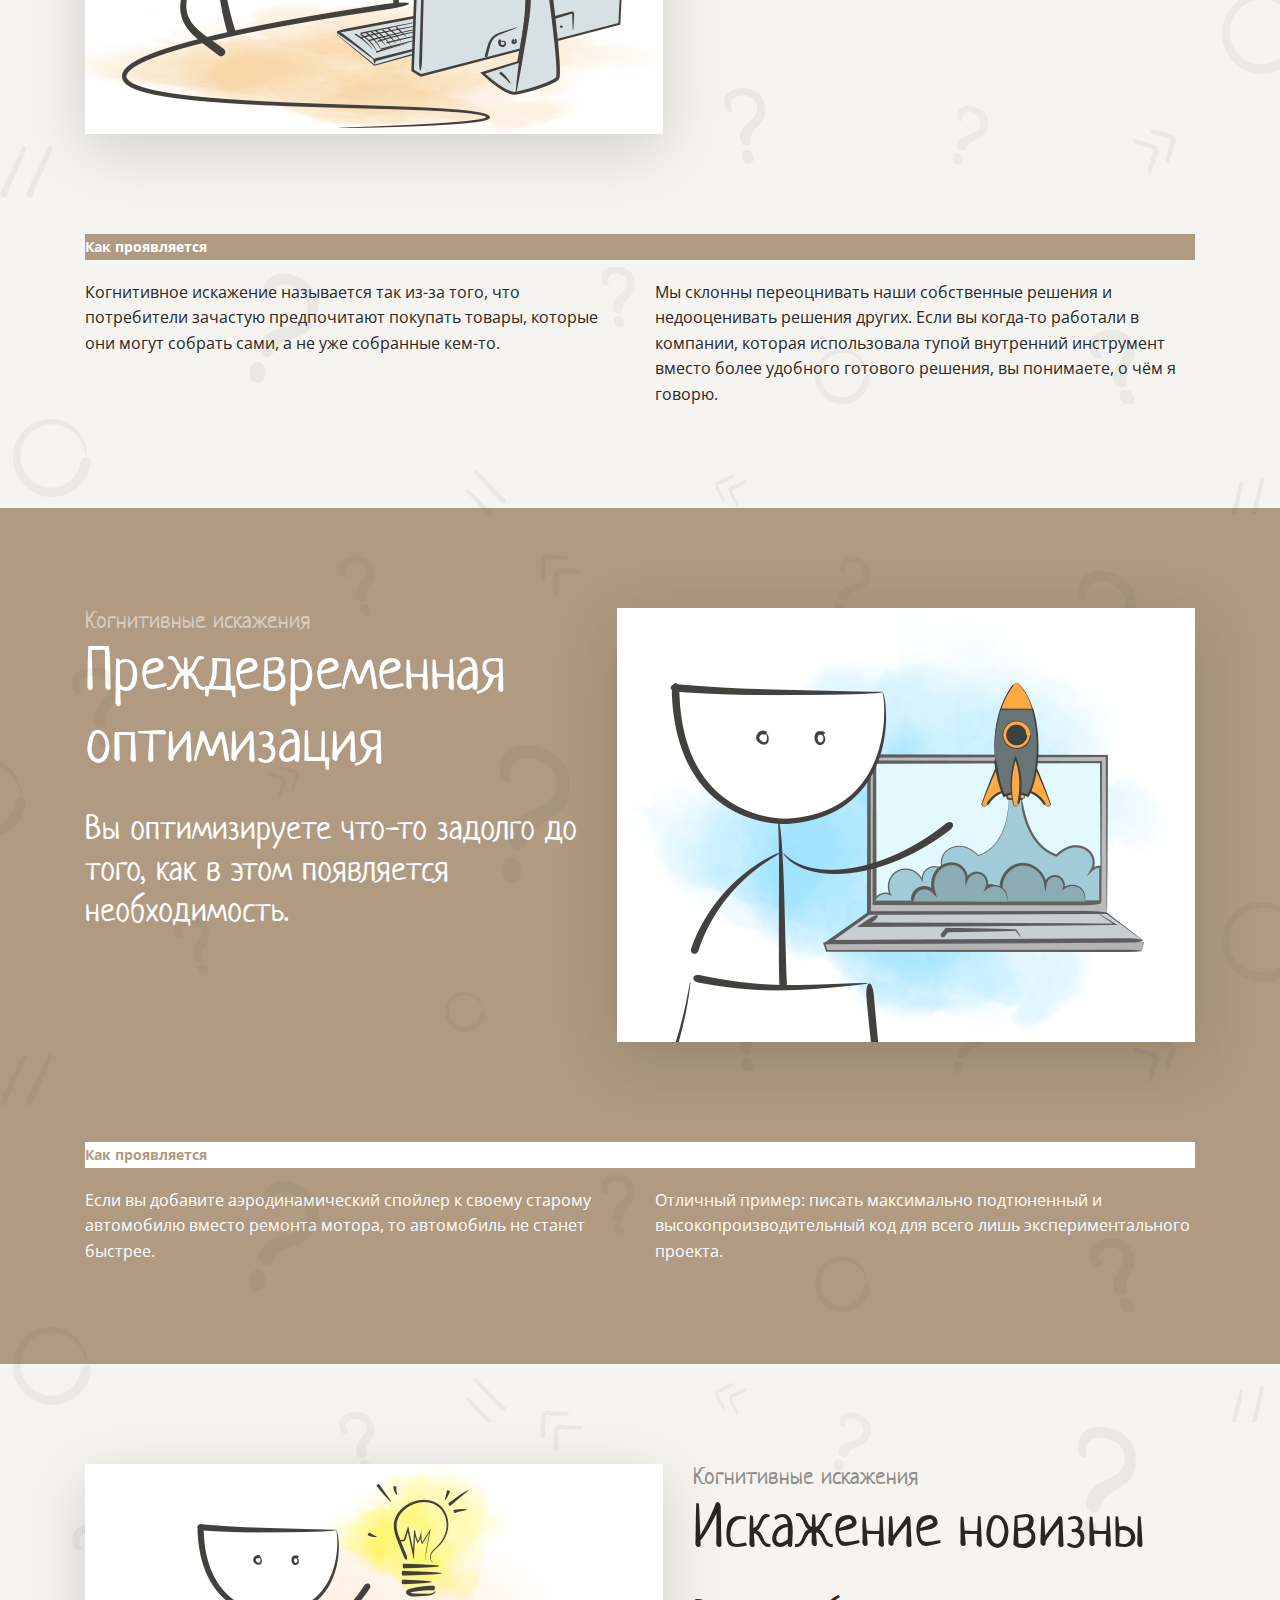
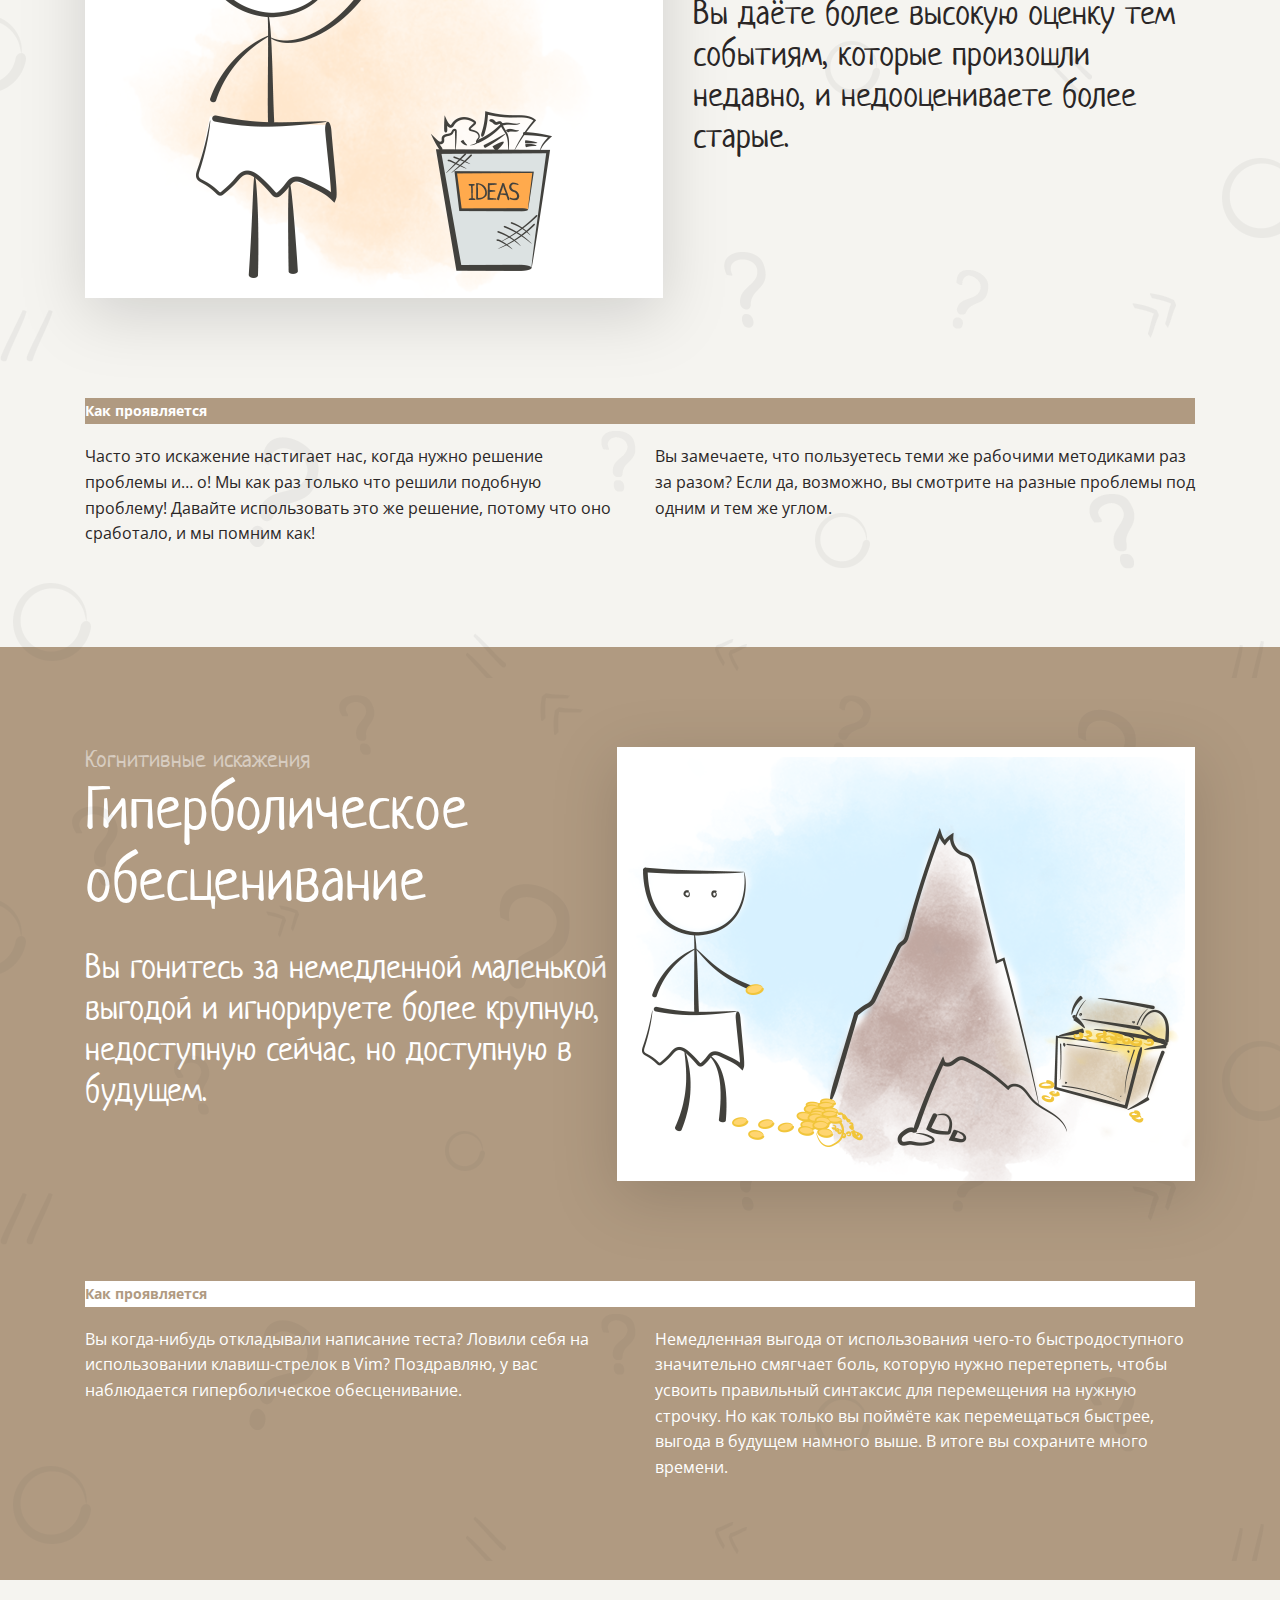
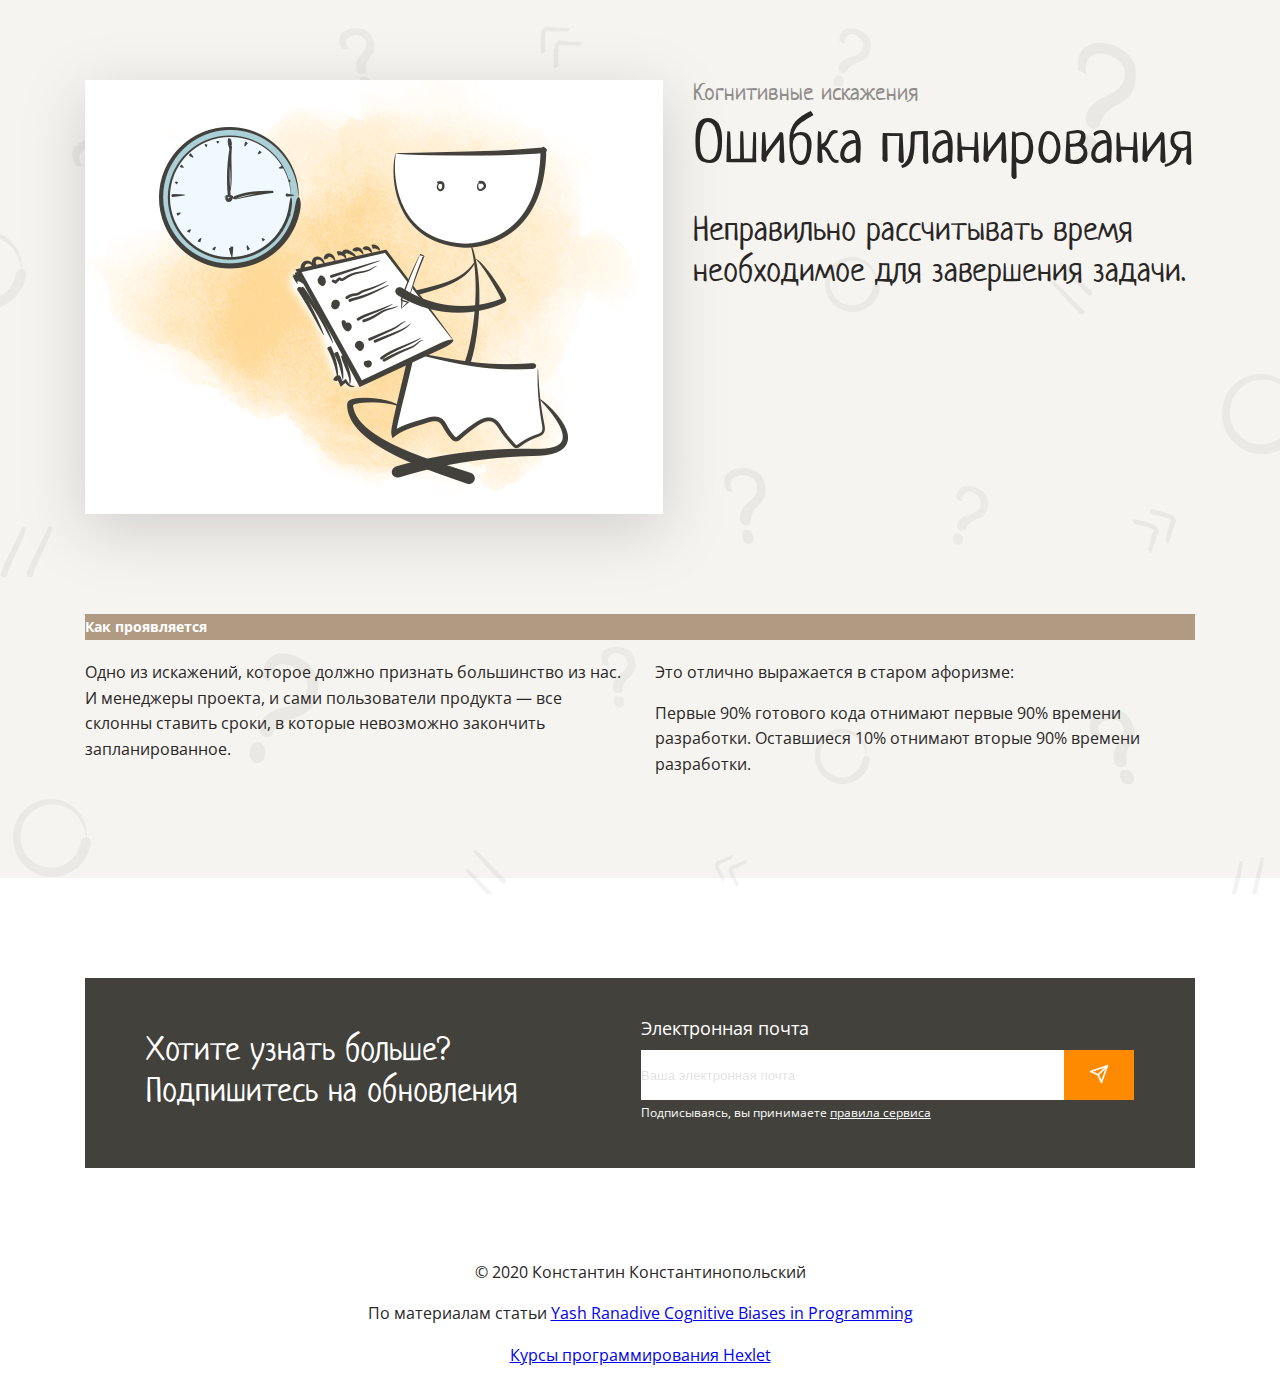
==== commit 647a23a4: "fix random-content event" ====
--- a/src/index.html
+++ b/src/index.html
@@ -60,7 +60,6 @@
                 </div>
             </div>
         </section>
-        <div class="rectangle37 w-100percent"></div>
         <section id="navigation" class="primary-dark-background flex flex-jc-center w-100percent">
             <div class="navigation-section w-1110px">
                 <div class="neucha head-nav-item-box">
--- a/src/style.css
+++ b/src/style.css
@@ -272,8 +272,8 @@
 
 img[alt="main logo"] {
     position: absolute;
-    top: -20px;
-    left: 300px;
+    top: -13px;
+    left: 275px;
     z-index: 0;
 }
 
@@ -318,6 +318,8 @@
 
 .video-section>h1 {
     margin: 100px 0 0 0;
+
+    font-size: 60px;
 }
 
 .video-section>p {
@@ -327,6 +329,8 @@
 .video-container {
     position: relative;
     left: 100px;
+
+    height: 465px;
 }
 
 .video {
@@ -336,28 +340,15 @@
     filter: drop-shadow(0 16px 32px rgba(0, 0, 0, 0.15));
 }
 
-.rectangle37 {
-    position: absolute;
-    top: 845px;
-    z-index: -1;
-
-    display: block;
-    height: 100px;
-
-    background-color: #42413c;
-}
-
 /* 5) Navigation section */
 
 #navigation {
-    position: relative;
-    bottom: 100px;
     height: 991px;
 }
 
 .navigation-section {
     position: relative;
-    top: 92px;
+    top: 110px;
 
     display: flex;
     flex-flow: row wrap;
@@ -444,9 +435,8 @@
 /* 6.1) common styles*/
 
 .container-content-section {
-    padding: 100px auto;
+    padding: 100px 165px;
     width: 1110px;
-    height: 919px;
 }
 
 .cogn-distortion {
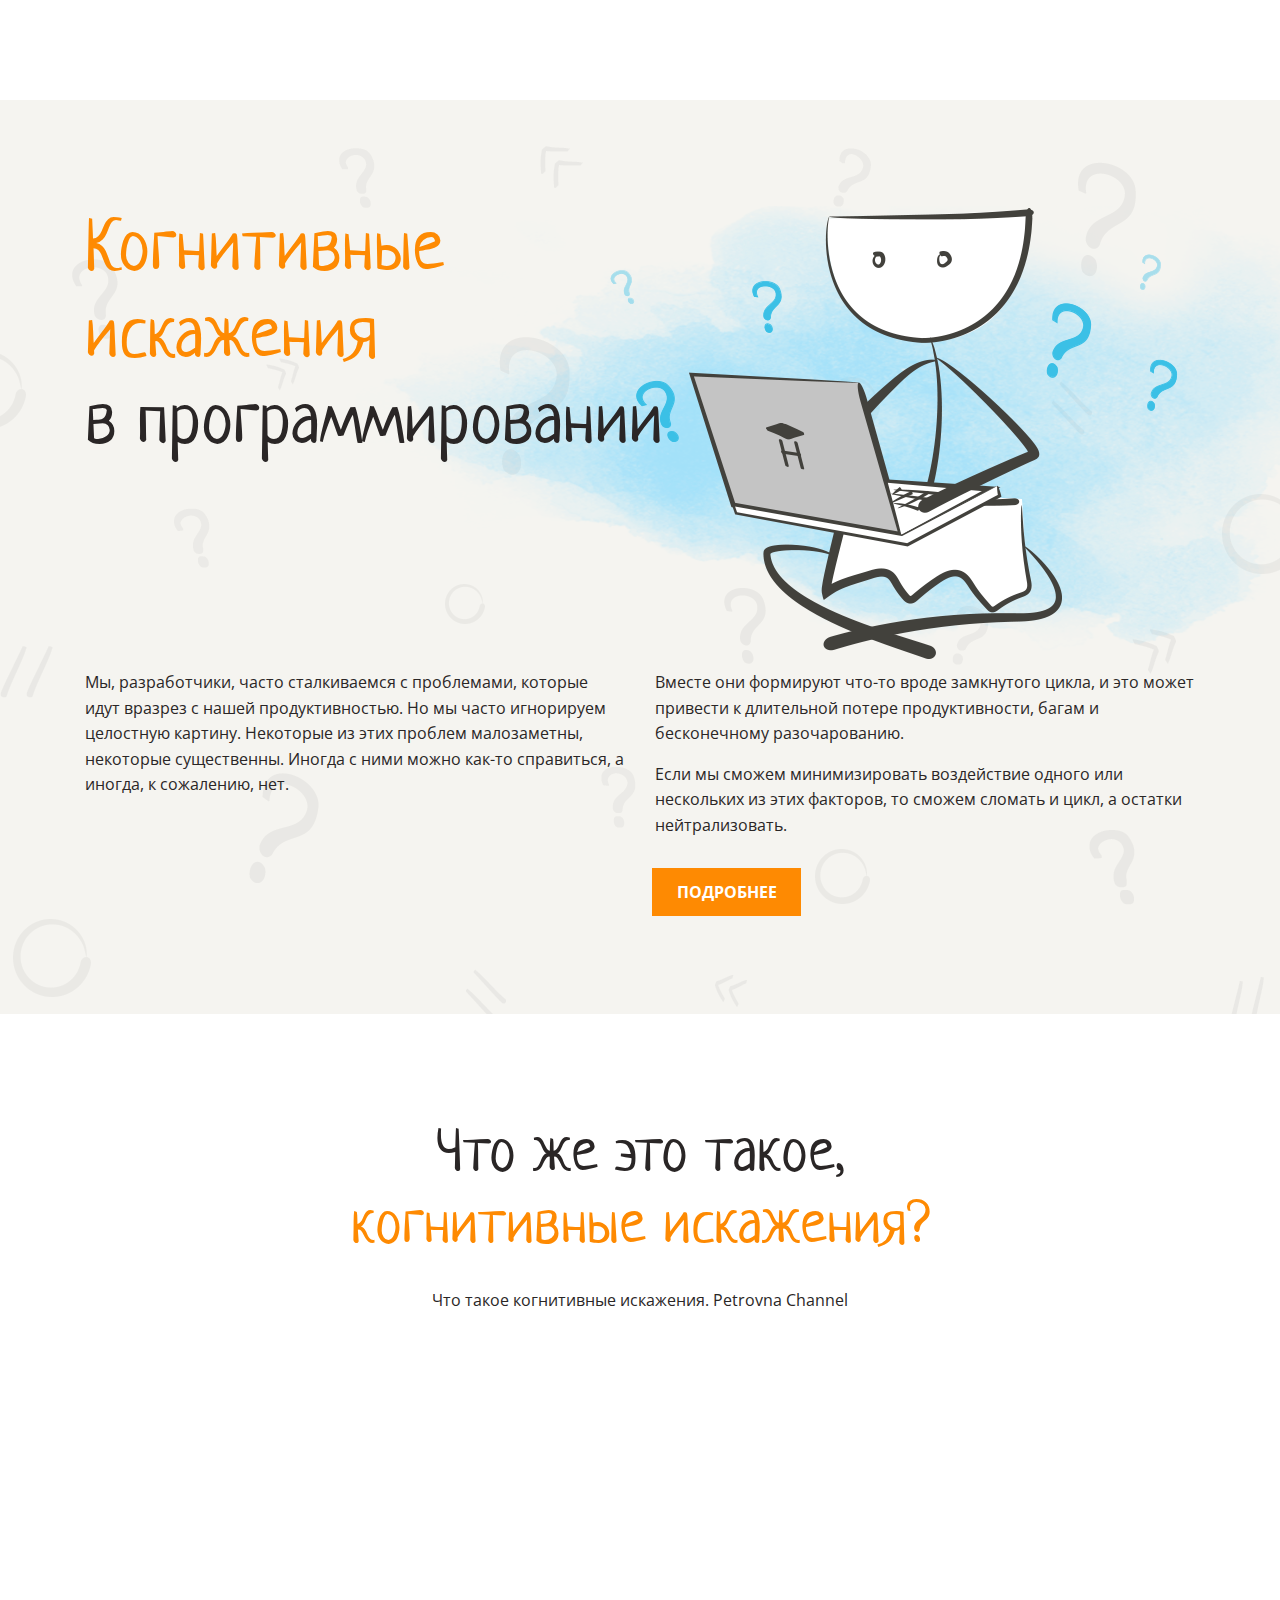
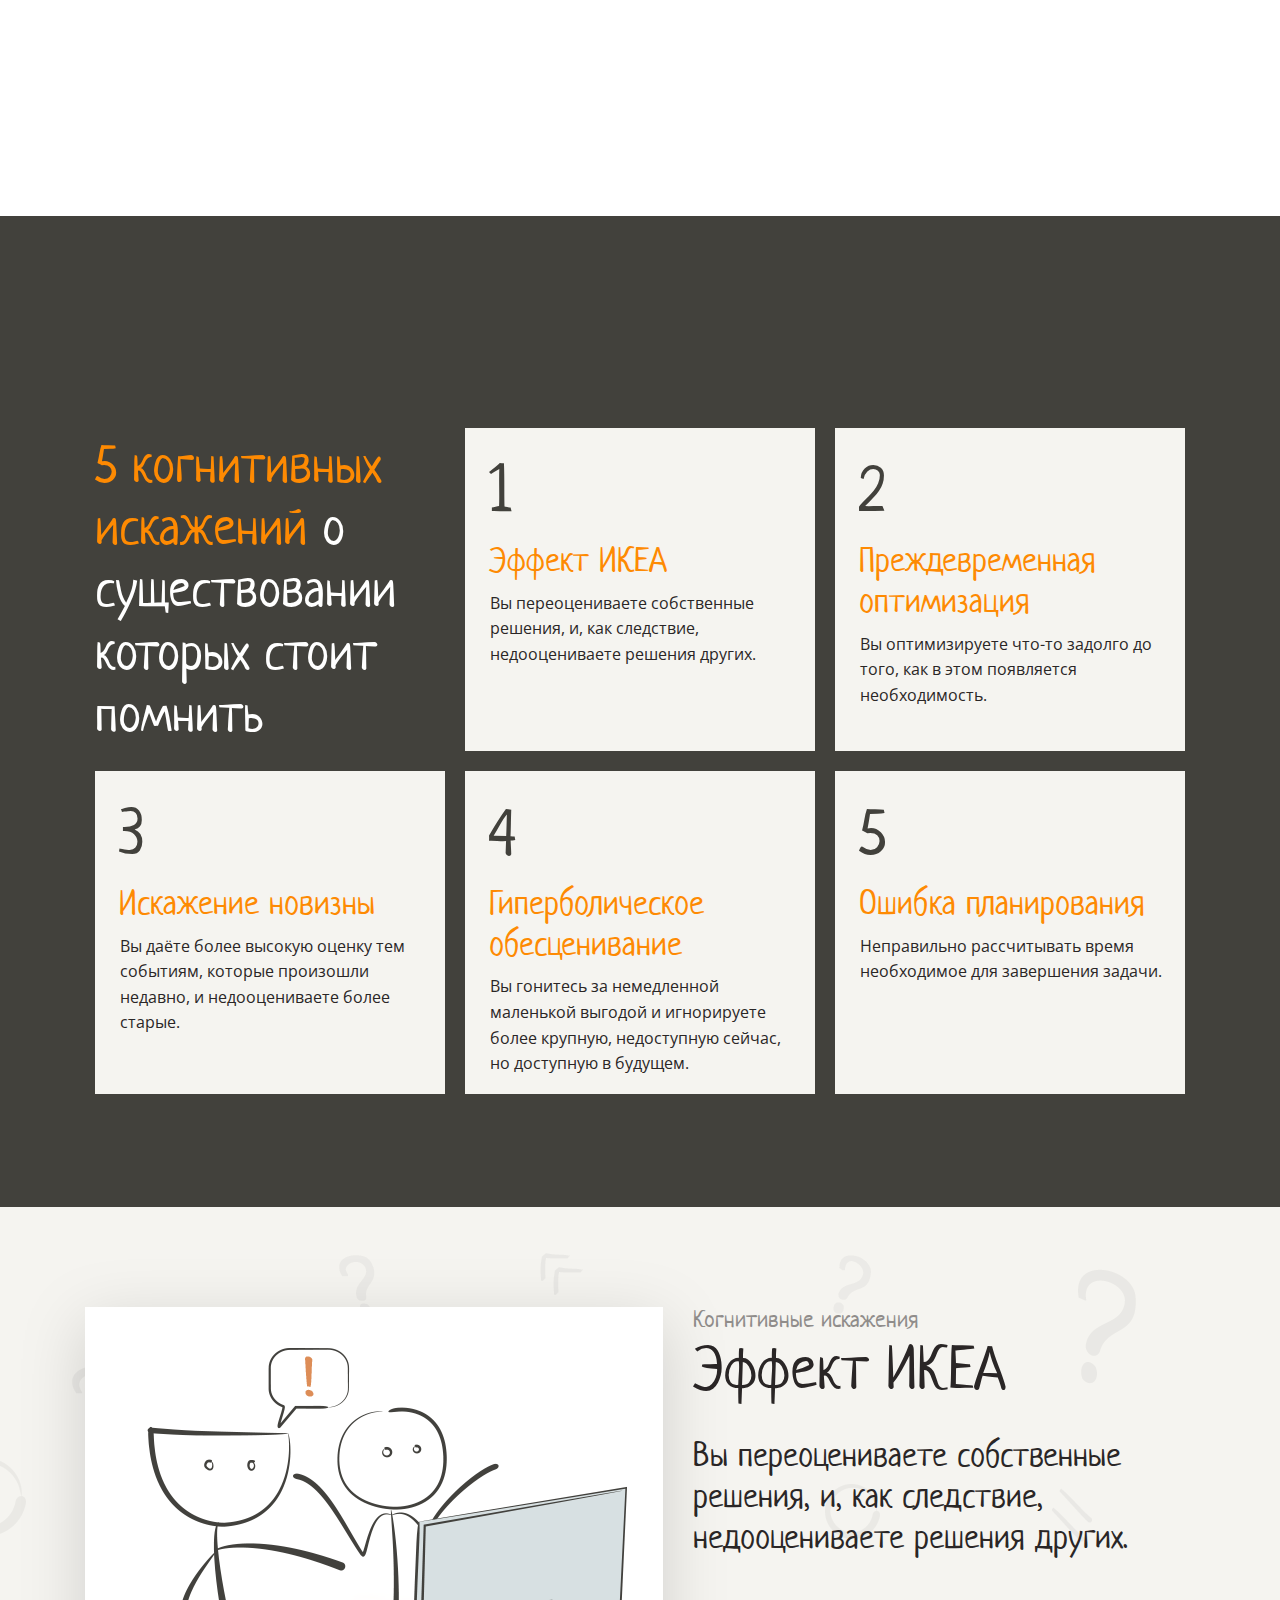
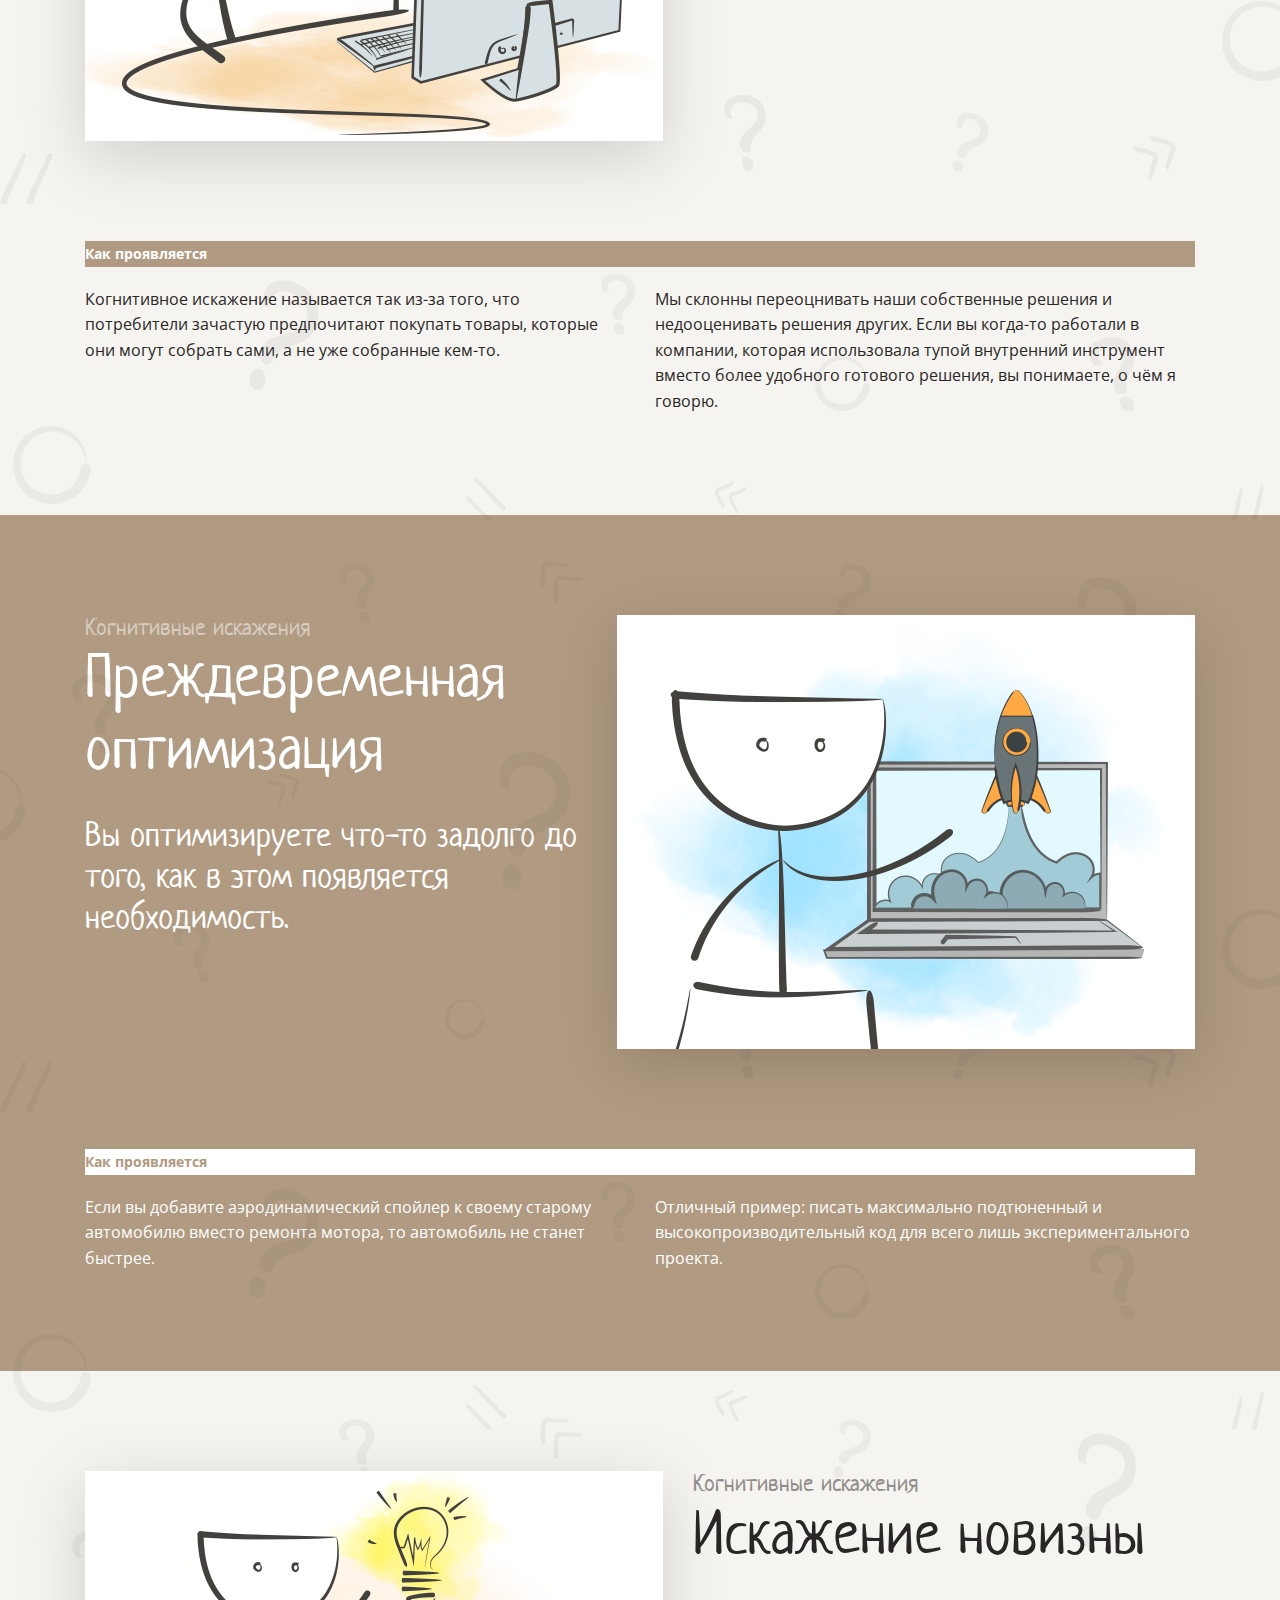
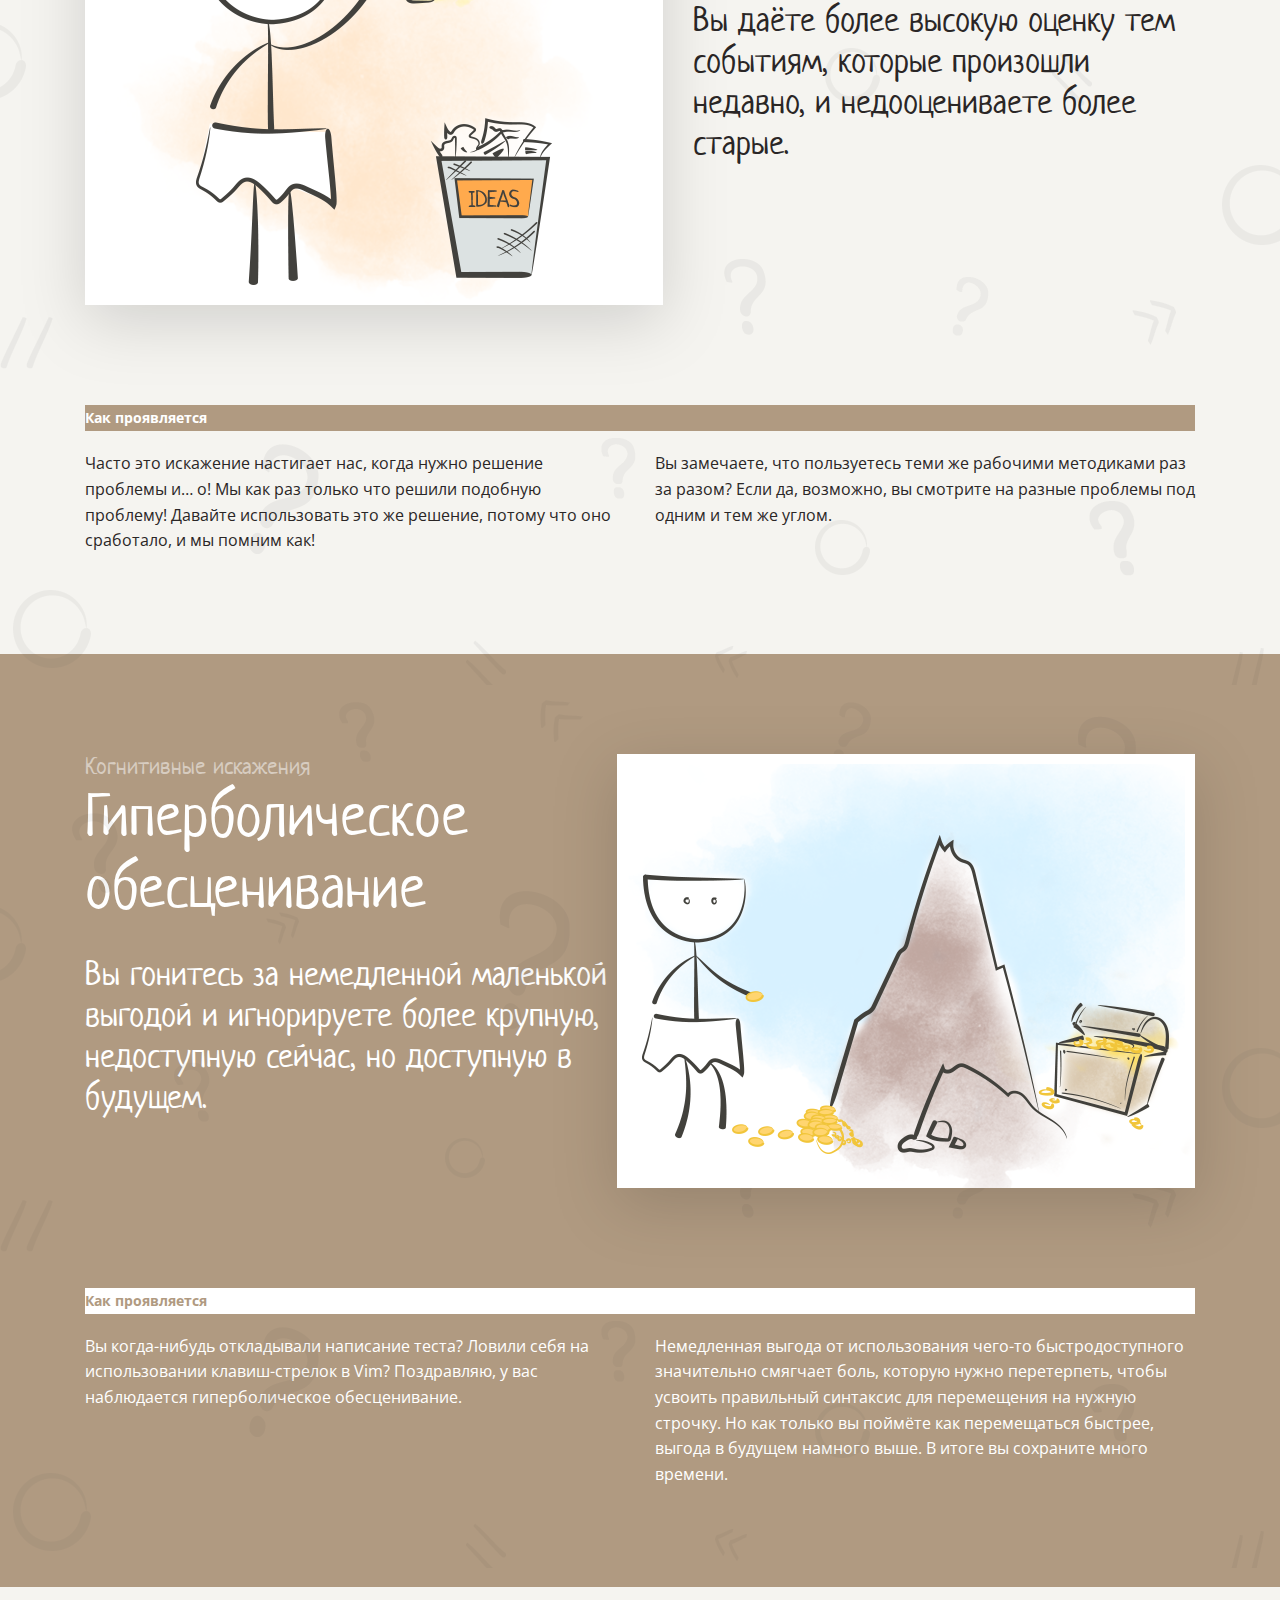
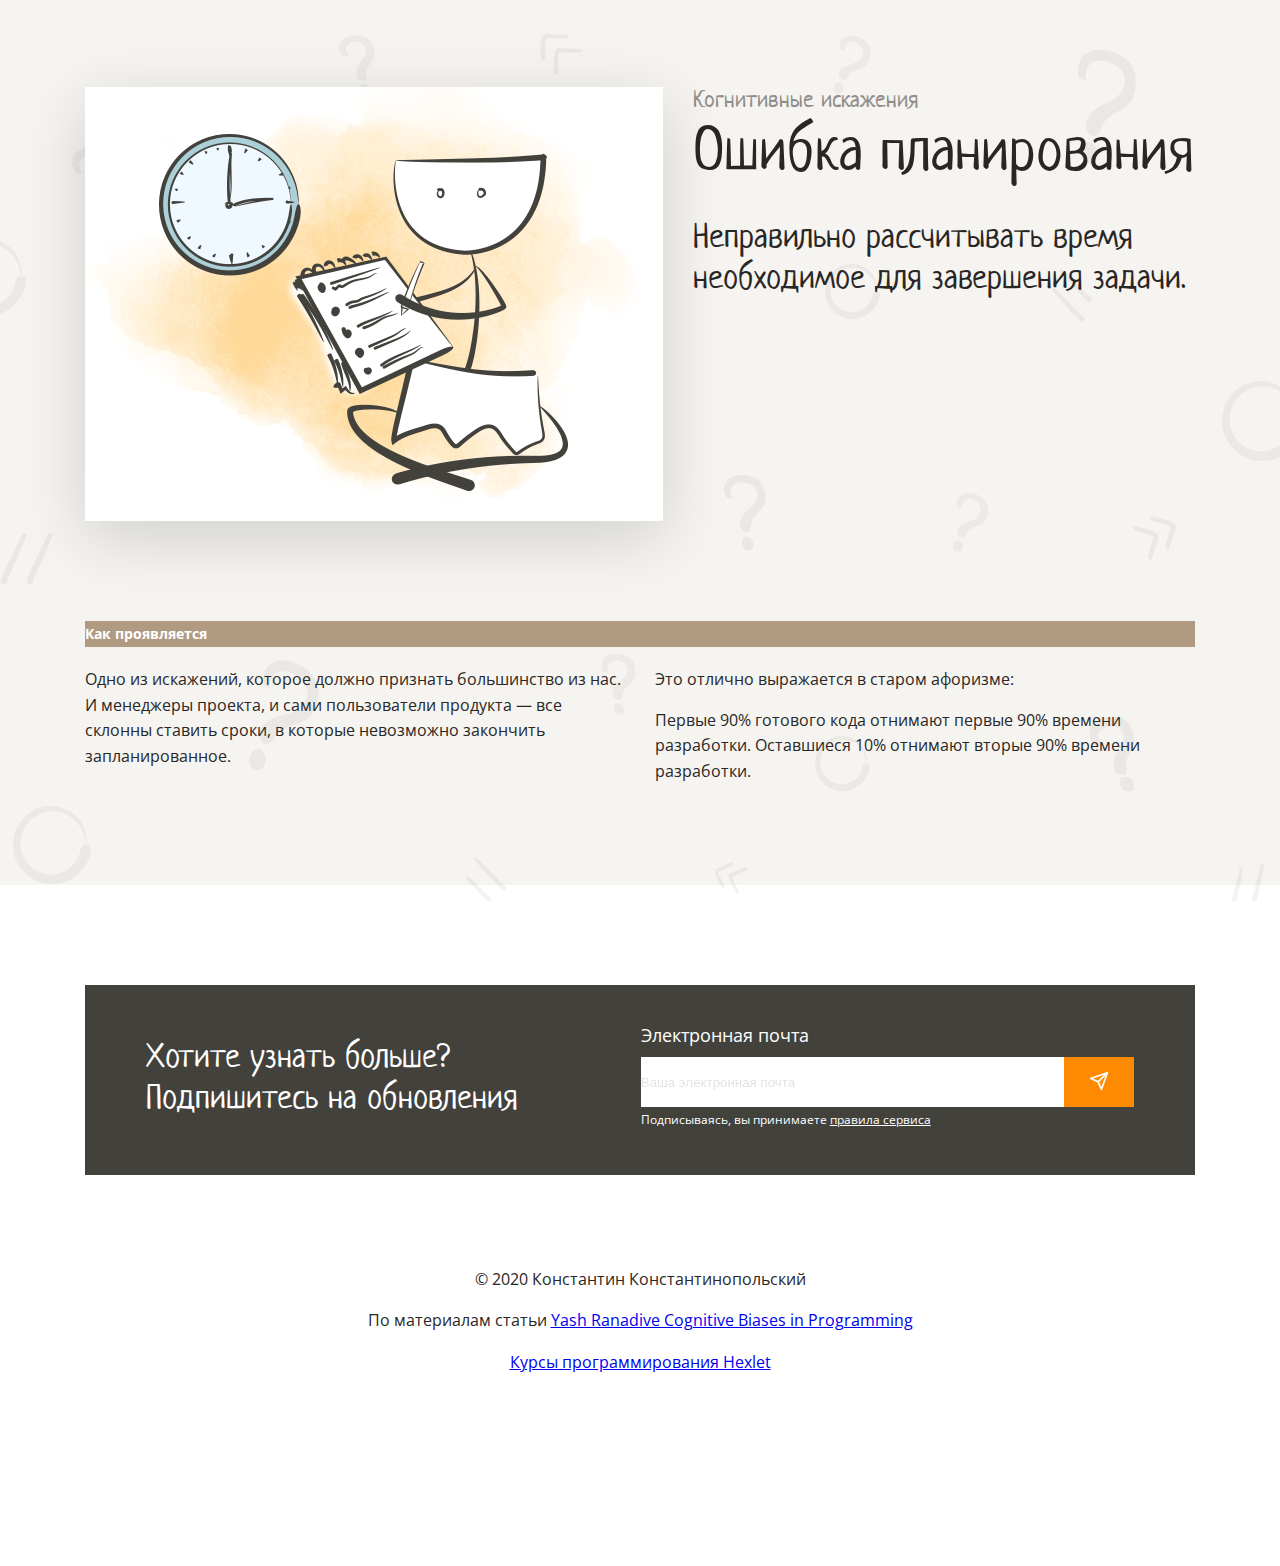
==== commit ee143dc7: "fix header, video and navigation section and footer" ====
--- a/src/index.html
+++ b/src/index.html
@@ -236,8 +236,8 @@
             </div>
         </section>
     </main>
-    <footer class="flex flex-jc-center w-100percent">
-        <div class="flex flex-column flex-jc-center w-1110px">
+    <footer class="flex flex-jc-center w-100percent p-relative">
+        <div class="footer-content-container flex flex-column flex-jc-center w-1110px p-absolute">
             <div class="input-container primary-dark-background flex flex-jc-sa w-1110px white">
                 <h3 class="neucha">Хотите узнать больше?<br>Подпишитесь на обновления</h3>
                 <fieldset class="flex flex-column">
--- a/src/style.css
+++ b/src/style.css
@@ -95,9 +95,12 @@
 }
 
 h2 {
+    font-family: Neucha, cursive;
     line-height: 1.2em;
     font-size: 60px;
     font-weight: normal;
+
+    color: #fe8a02
 }
 
 h3 {
@@ -124,8 +127,7 @@
 }
 
 footer {
-    position: relative;
-    top: 100px;
+    height: 581px;
 }
 
 /* 2) Common styles */
@@ -262,6 +264,8 @@
 }
 
 .headANDimg-header>h1 {
+    position: relative;
+    bottom: 10px;
     z-index: 1;
 }
 
@@ -272,14 +276,17 @@
 
 img[alt="main logo"] {
     position: absolute;
-    top: -13px;
-    left: 275px;
+    top: -22px;
+    left: 270px;
     z-index: 0;
 }
 
 /* 3.3) text */
 
 .doubled-text-header {
+    position: relative;
+    bottom: 5px;
+
     margin-top: 14%;
 }
 
@@ -330,7 +337,7 @@
     position: relative;
     left: 100px;
 
-    height: 465px;
+    height: 472px;
 }
 
 .video {
@@ -348,7 +355,7 @@
 
 .navigation-section {
     position: relative;
-    top: 110px;
+    top: 100px;
 
     display: flex;
     flex-flow: row wrap;
@@ -473,7 +480,13 @@
 
 /* 7) Footer */
 
-/* 7.1) fieldset */
+/* 7.1) container */
+
+.footer-content-container {
+    top: 100px;
+}
+
+/* 7.2) fieldset */
 
 .input-container {
     height: 190px;
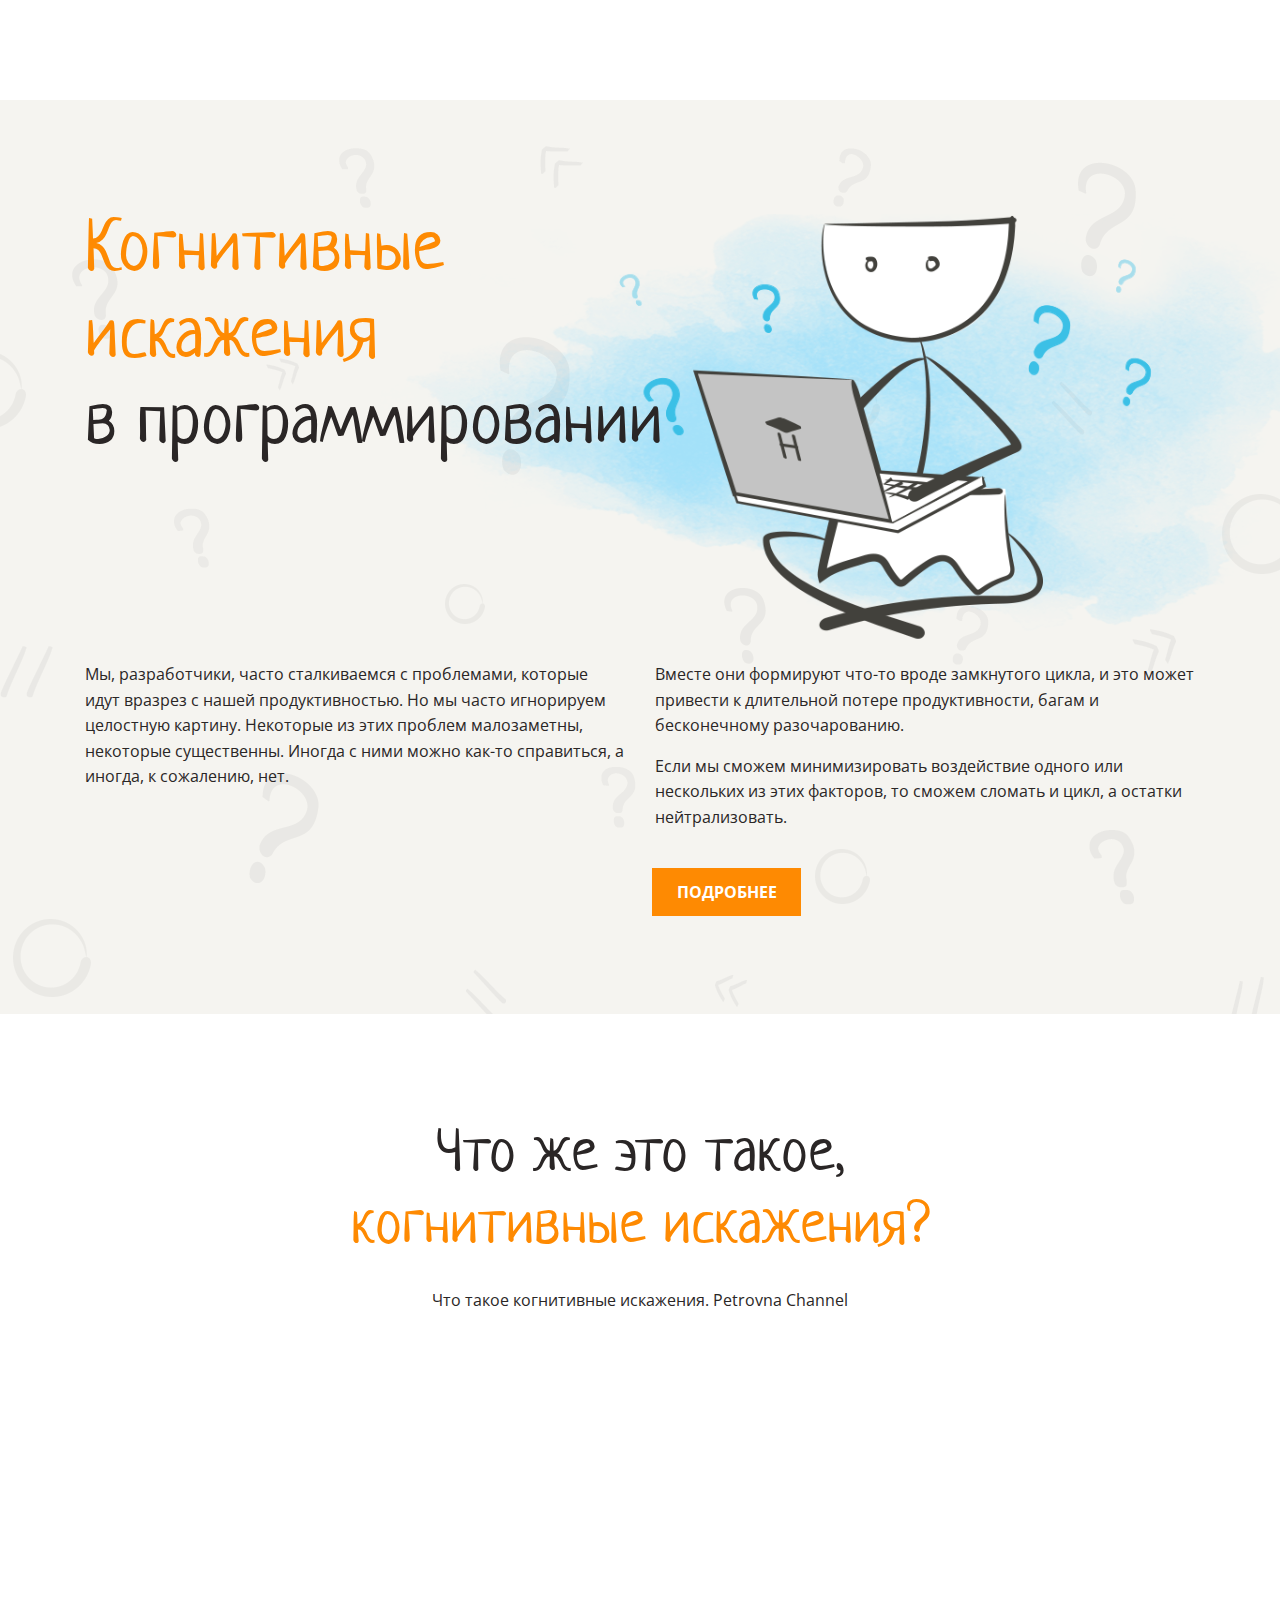
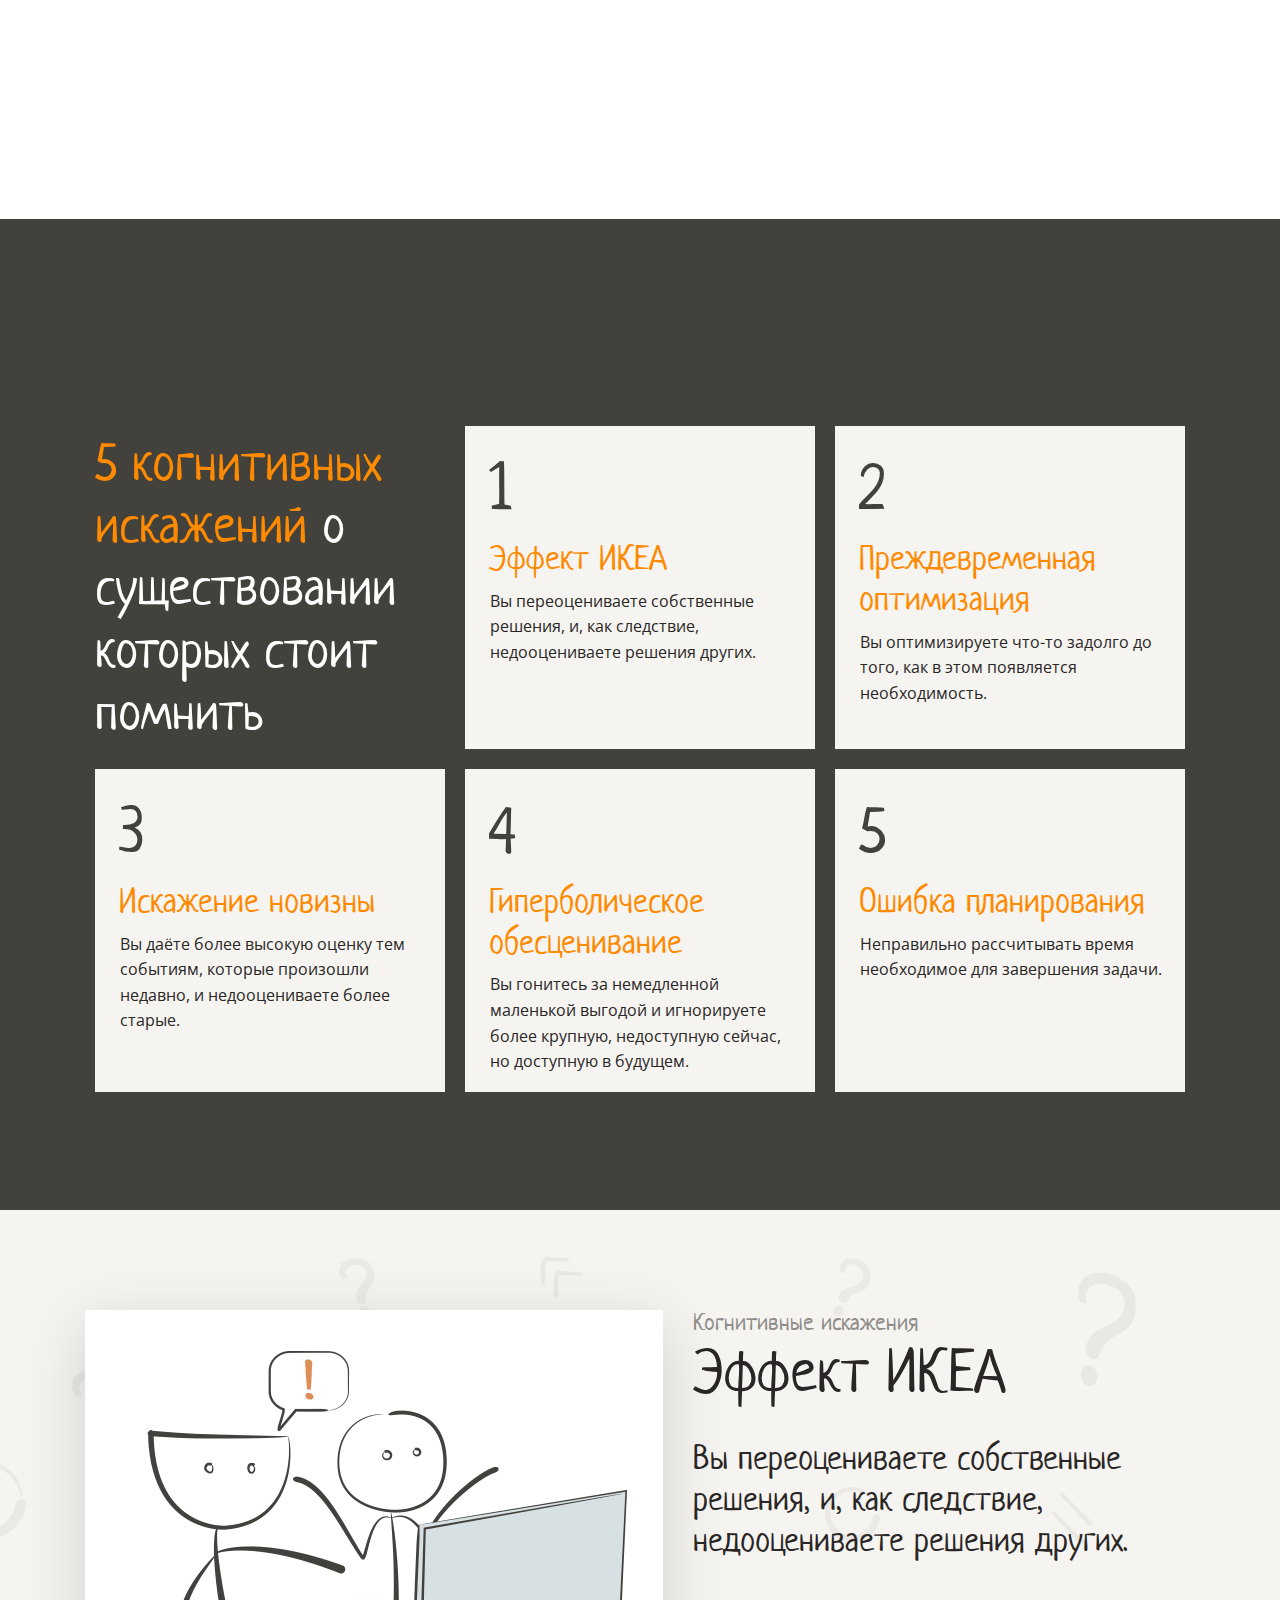
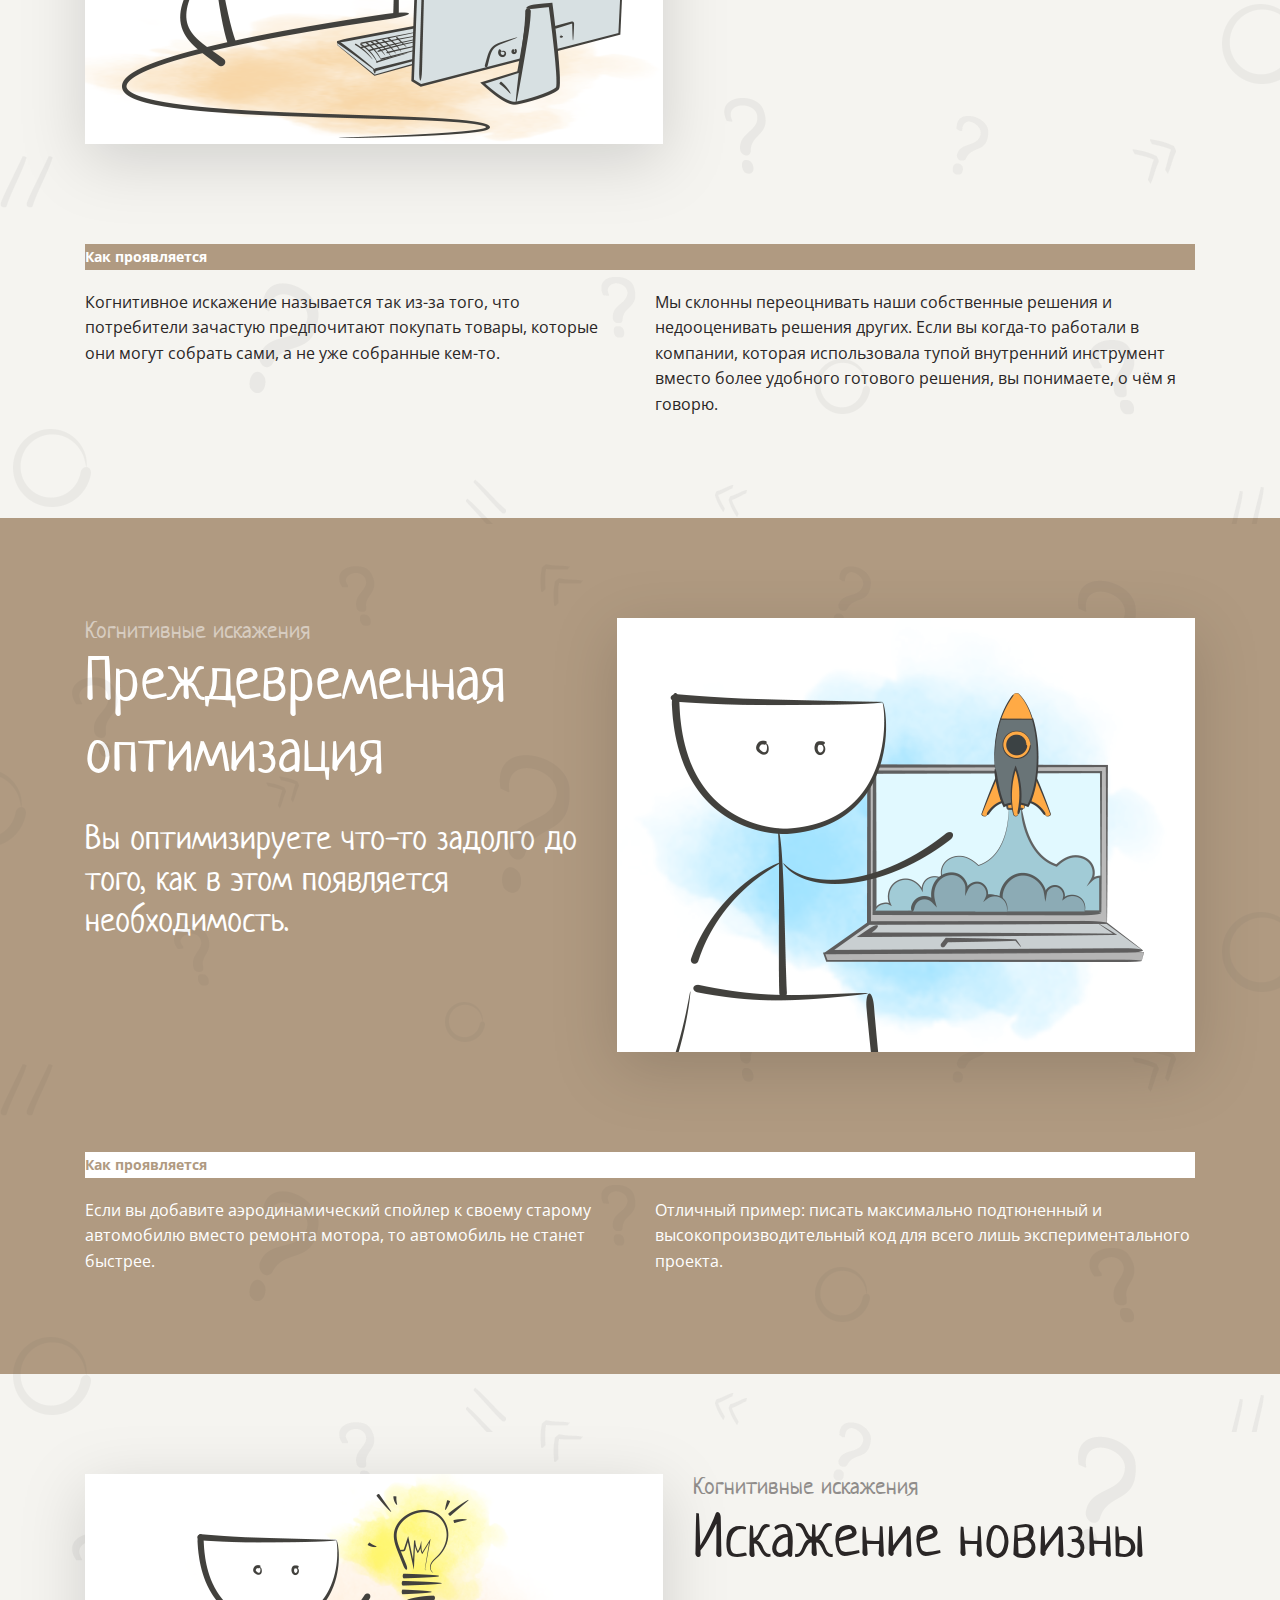
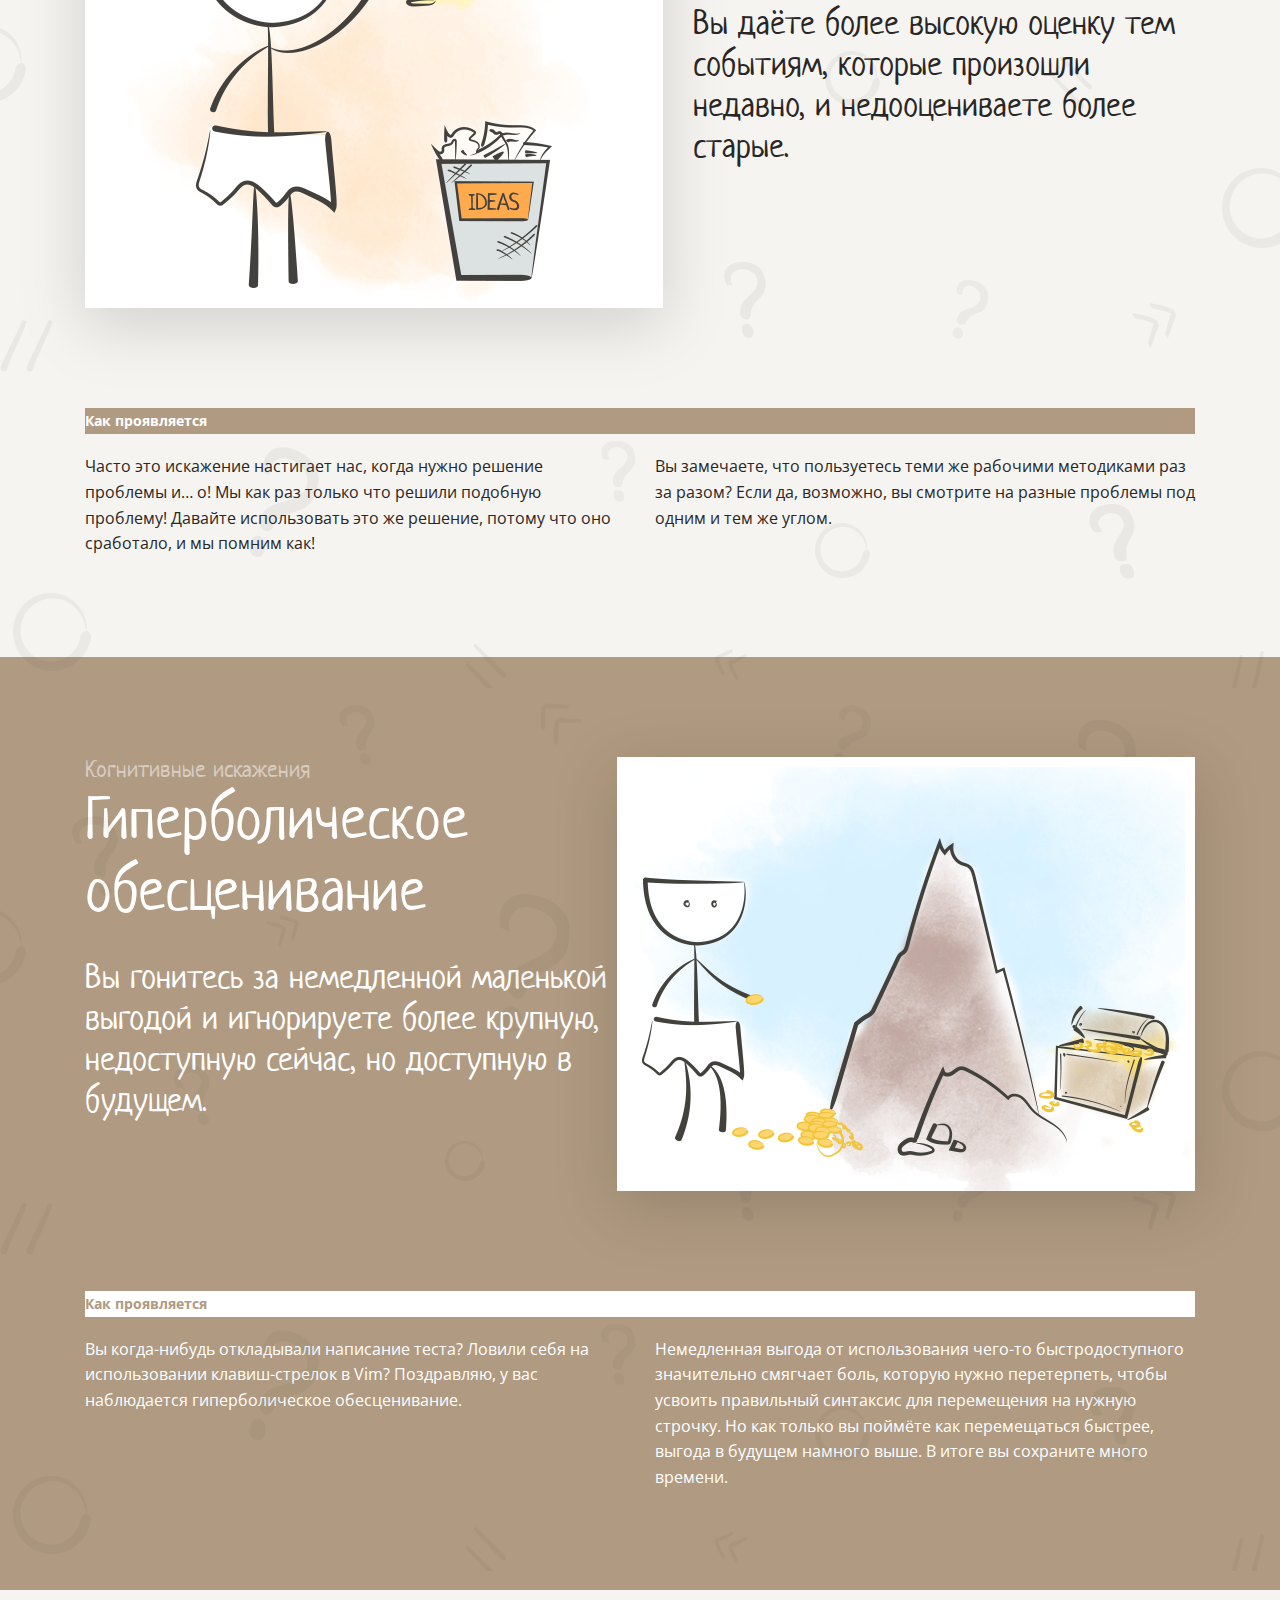
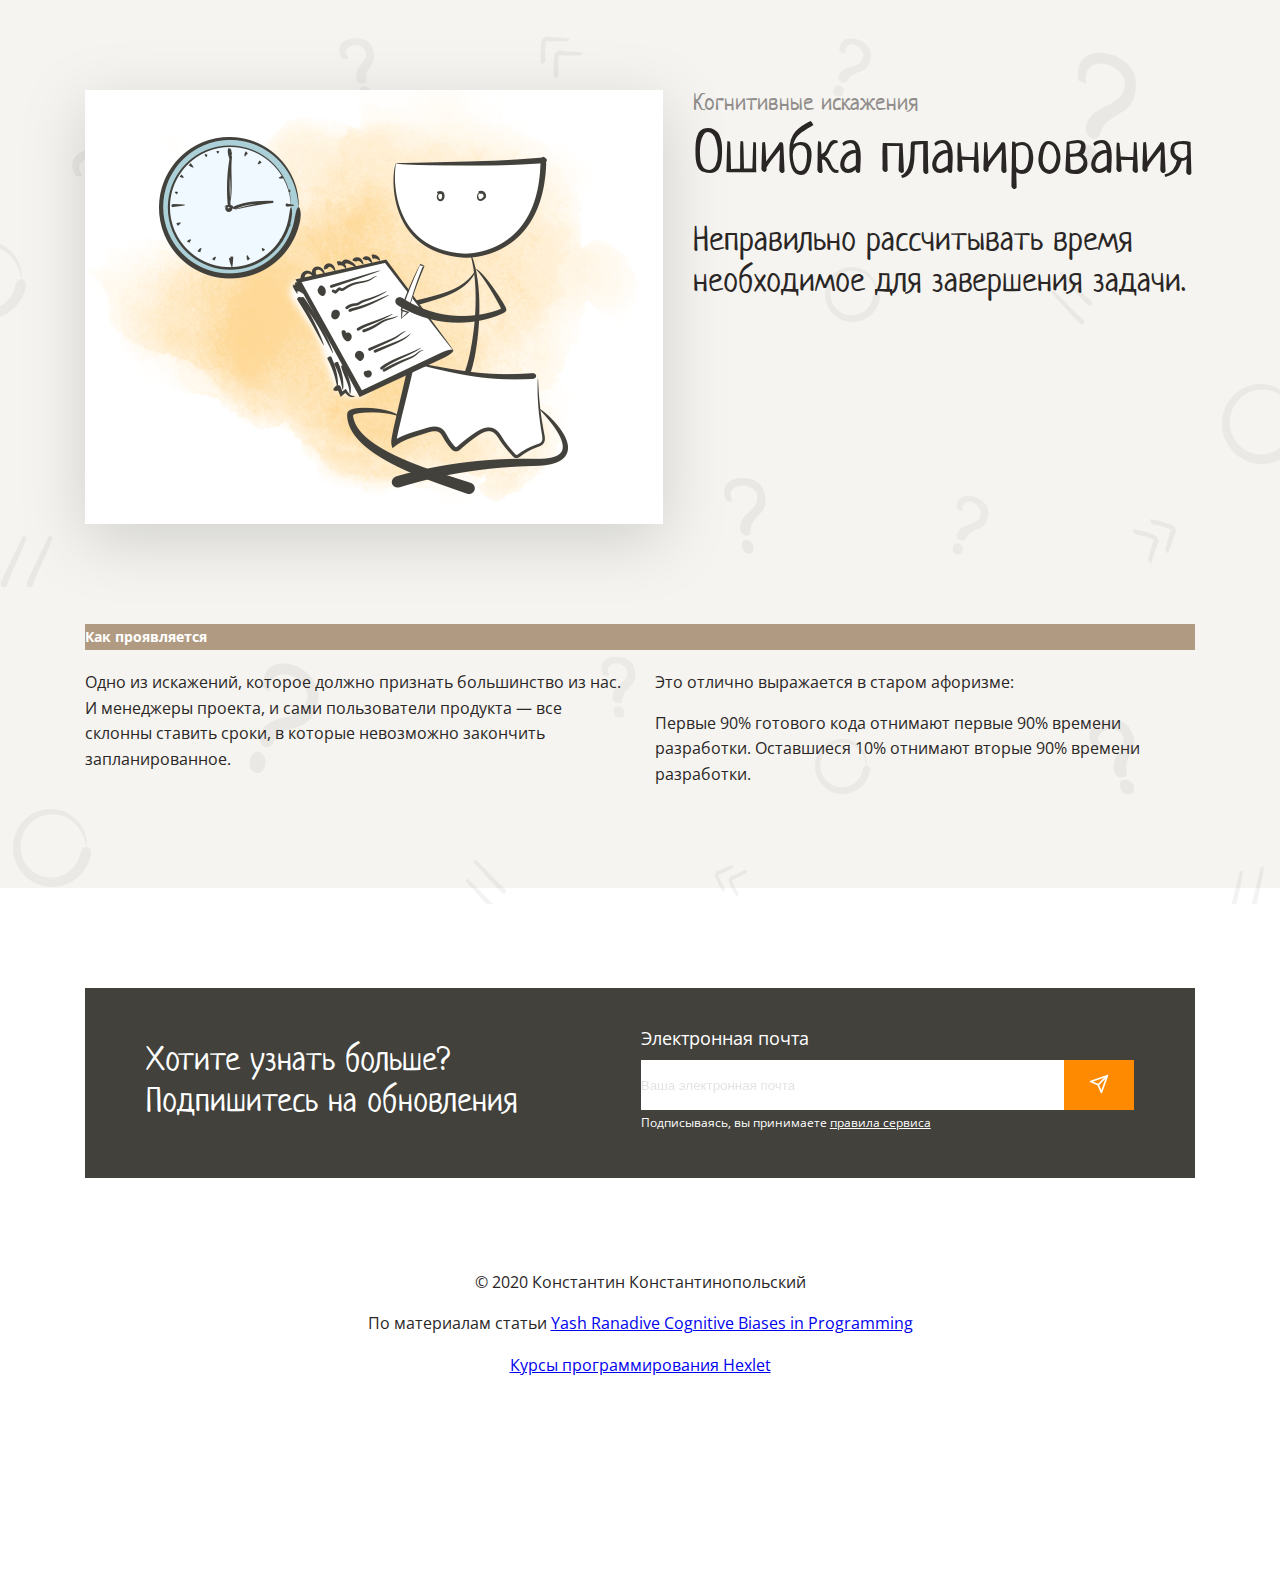
==== commit a087b492: "correct a mistake in the hyperbolic-depreciation id" ====
--- a/src/index.html
+++ b/src/index.html
@@ -87,7 +87,7 @@
                     <p class="open-sans dark">Вы даёте более высокую оценку тем событиям, которые произошли недавно, и
                         недооцениваете более старые.</p>
                 </a>
-                <a href="#hyperbolic-deprecation" class="light-background nav-item-box">
+                <a href="#hyperbolic-depreciation" class="light-background nav-item-box">
                     <h2 class="neucha primary-dark">4</h2>
                     <h3 class="neucha primary">Гиперболическое обесценивание</h3>
                     <p class="open-sans dark">Вы гонитесь за немедленной маленькой выгодой и игнорируете более крупную,
@@ -178,7 +178,7 @@
                 </div>
             </div>
         </section>
-        <section id="hyperbolic-deprecation" class="brown-background flex flex-jc-center w-100percent background-img">
+        <section id="hyperbolic-depreciation" class="brown-background flex flex-jc-center w-100percent background-img">
             <div
                 class="hyperbolic-deprecation-section container-content-section flex flex-column flex-jc-center w-1110px">
                 <div class="flex">
--- a/src/style.css
+++ b/src/style.css
@@ -99,6 +99,7 @@
     line-height: 1.2em;
     font-size: 60px;
     font-weight: normal;
+    margin: 0;
 
     color: #fe8a02
 }
@@ -276,16 +277,19 @@
 
 img[alt="main logo"] {
     position: absolute;
-    top: -22px;
-    left: 270px;
+    top: -10px;
+    left: 295px;
     z-index: 0;
+
+    width: 1082.8125px;
+    height: 525px;
 }
 
 /* 3.3) text */
 
 .doubled-text-header {
     position: relative;
-    bottom: 5px;
+    bottom: 13px;
 
     margin-top: 14%;
 }
@@ -335,9 +339,9 @@
 
 .video-container {
     position: relative;
-    left: 100px;
-
-    height: 472px;
+    left: 95px;
+
+    height: 475px;
 }
 
 .video {
@@ -355,7 +359,7 @@
 
 .navigation-section {
     position: relative;
-    top: 100px;
+    top: 95px;
 
     display: flex;
     flex-flow: row wrap;
